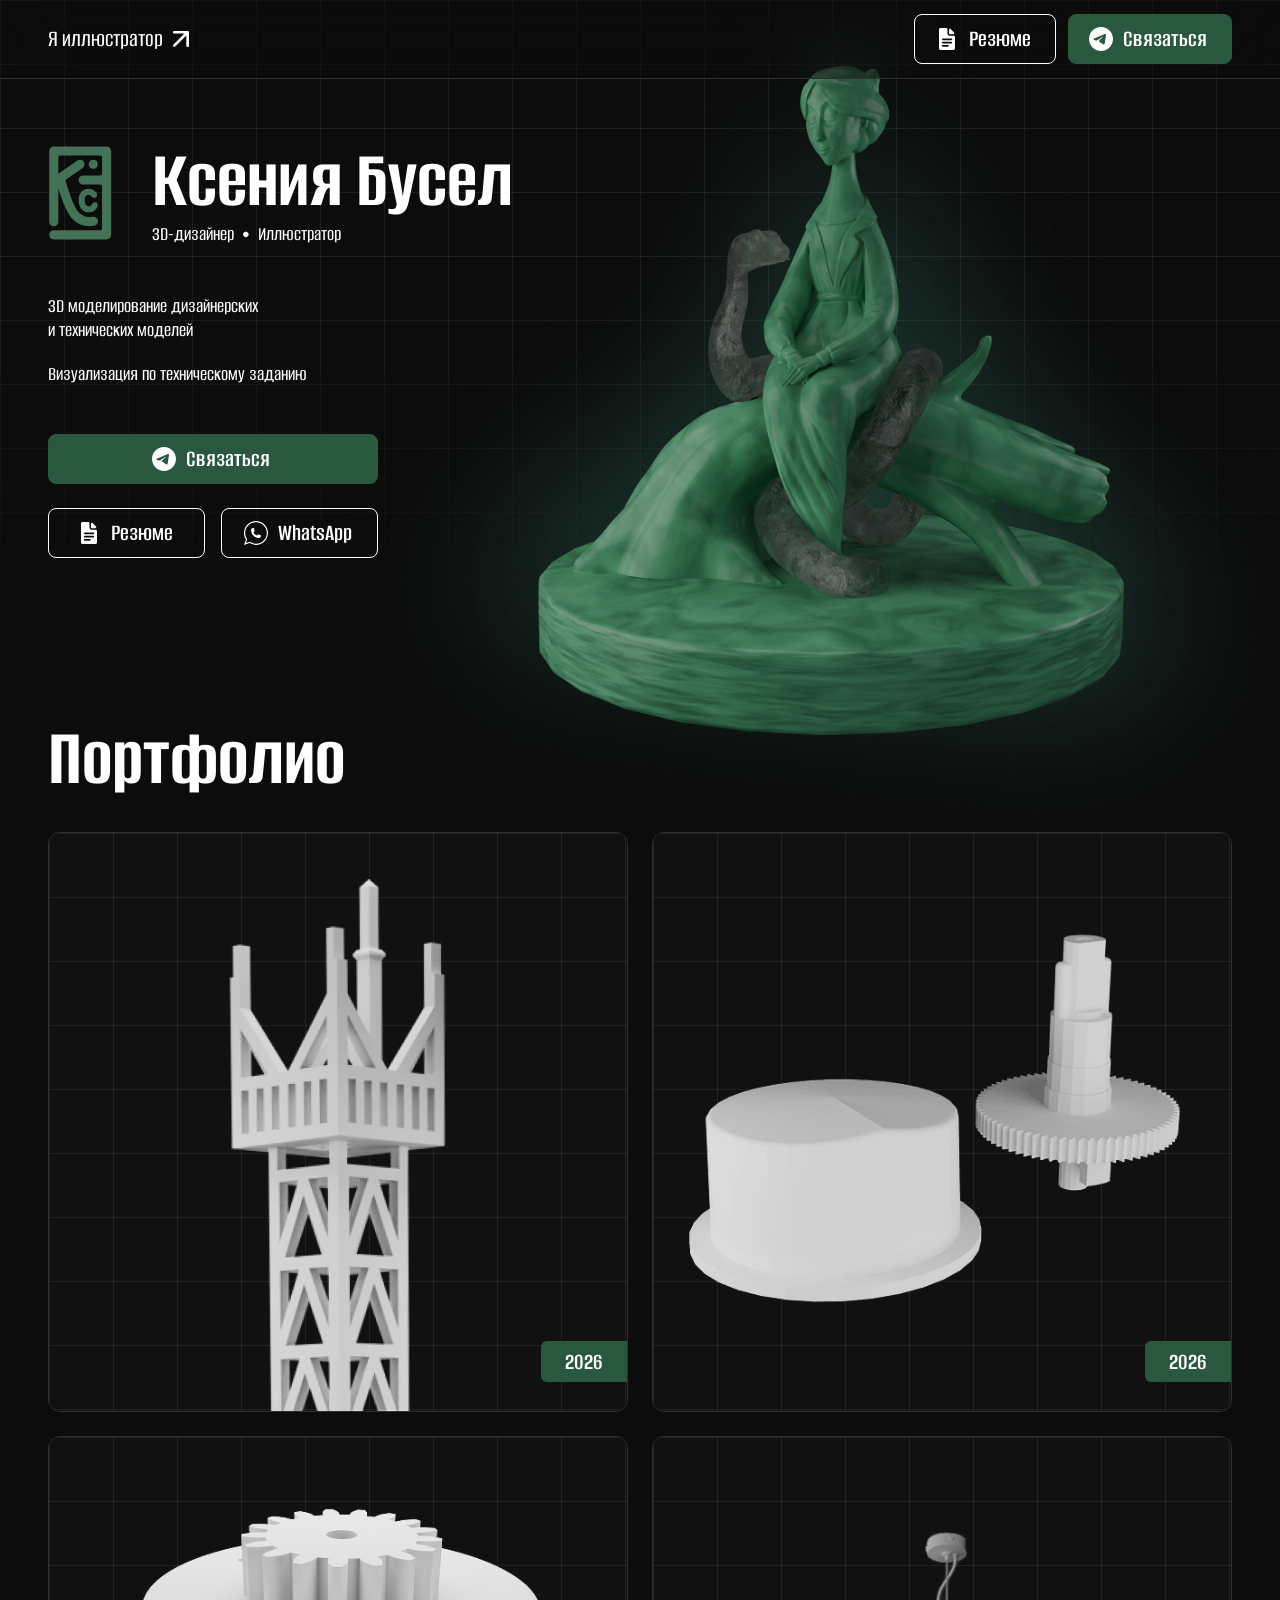
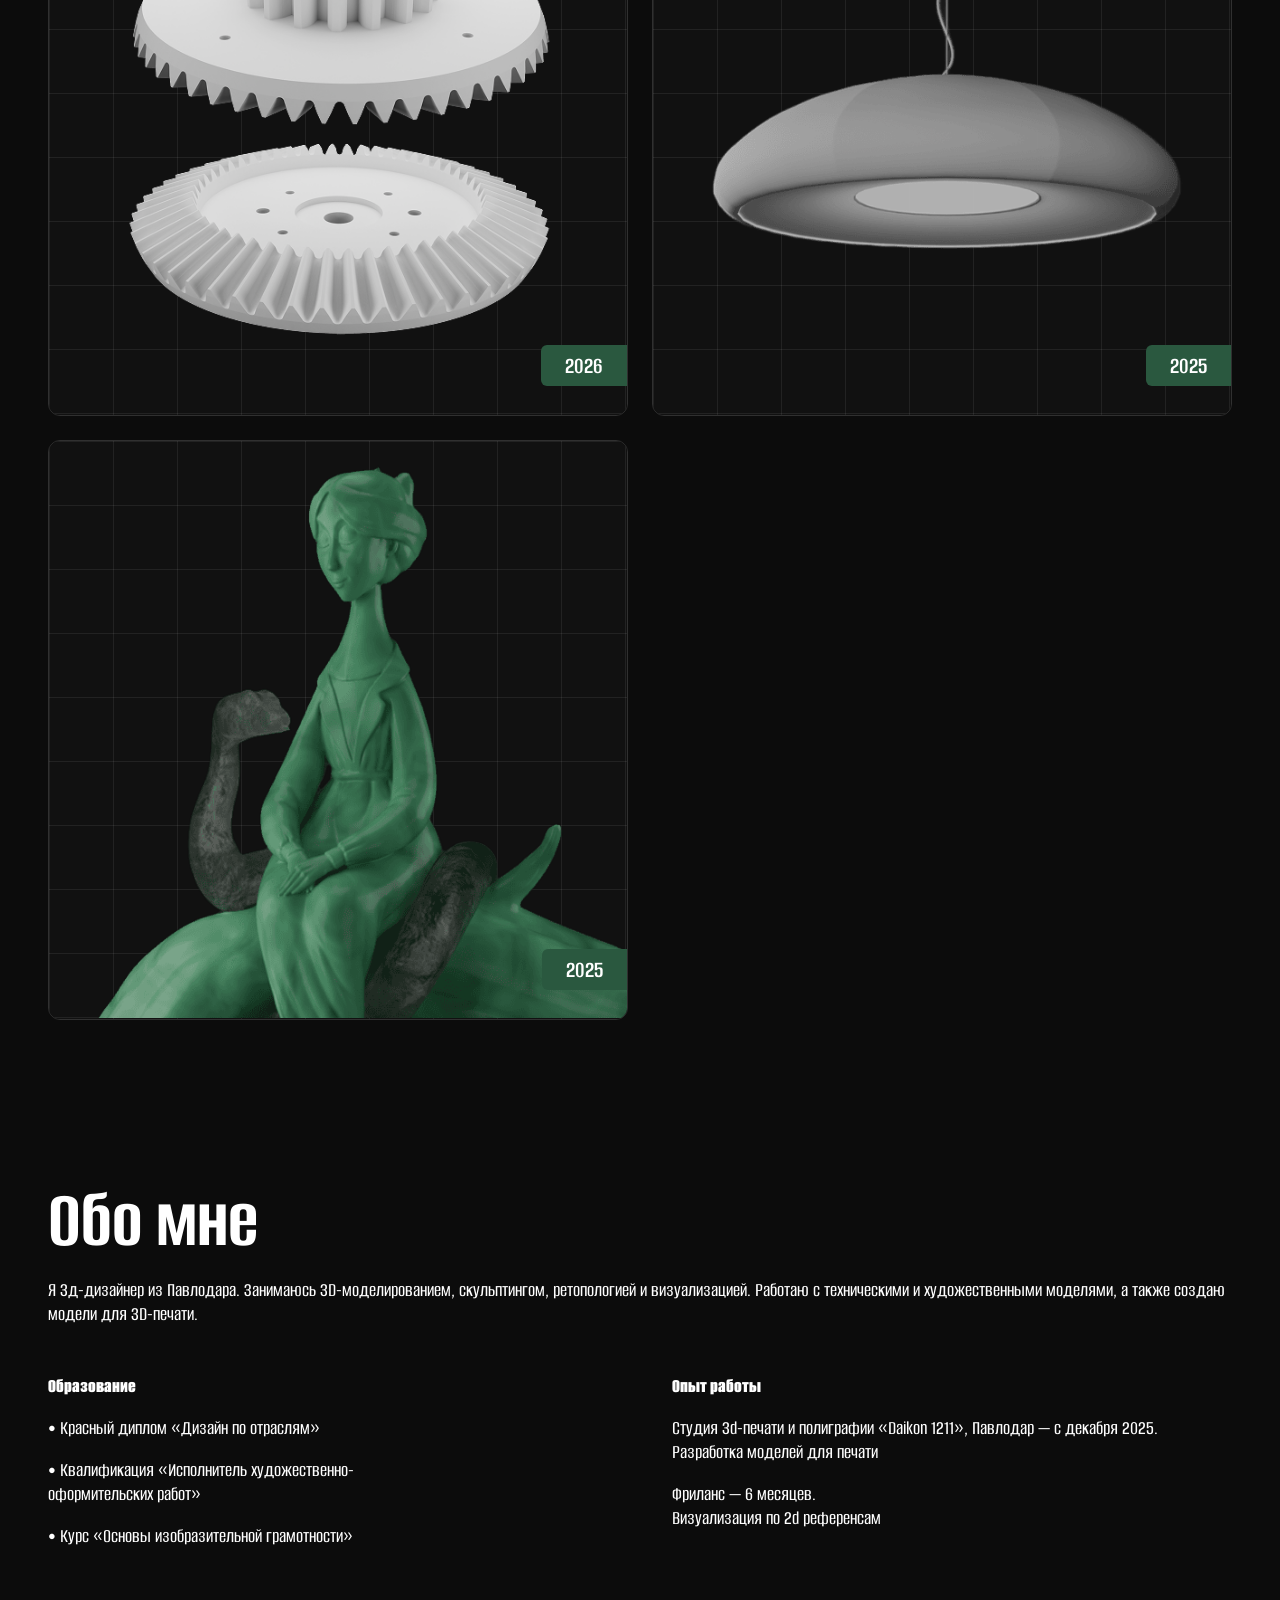
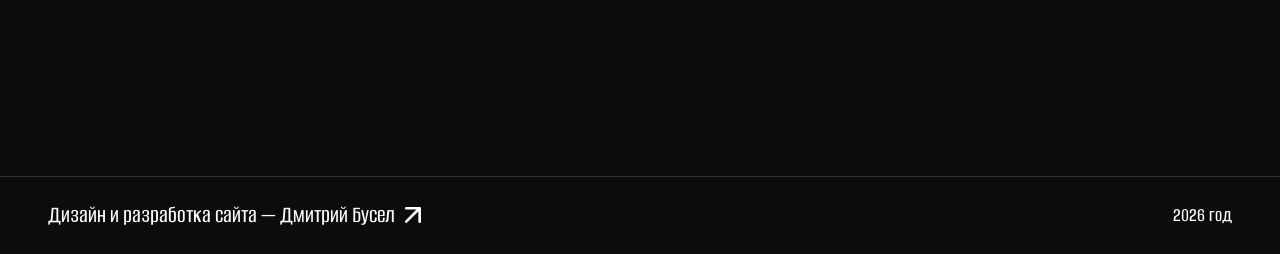
==== index.html @ 5dd10933 "update" ====
<!DOCTYPE html>
<html lang="ru">

<head>

  
  <title>Ксения Бусел — 3D дизайнер Павлодар | 3D моделирование и визуализация</title>
  <meta
  name="description"
  content="Портфолио Ксении Бусел — 3D-дизайнера и иллюстратора из Павлодара. 3D-моделирование, скульптинг, ретопология, визуализация и разработка моделей для 3D-печати."
  />

  <meta charset="UTF-8">
  <meta name="viewport" content="width=device-width, initial-scale=1.0">

  <meta name="geo.region" content="KZ-PAV" />
  <meta name="geo.placename" content="Pavlodar" />
  <meta name="geo.position" content="52.2875;76.9674" />
  <meta name="ICBM" content="52.2875, 76.9674" />

  
  <meta name="robots" content="index, follow">
  
  <meta property="og:title" content="3D дизайнер и иллюстратор"/>
  <meta property="og:description" content="Разработка 3D-моделей и визуализация по тех. заданию"/>
  <meta property="og:image" content="https://ksenia.busel.kz/assets/img/preview-v2.jpg"/>
  
  <meta property="og:type" content="website">
  <meta property="og:url" content="https://ksenia.busel.kz/">
  <link rel="canonical" href="https://ksenia.busel.kz/">
  <meta property="og:site_name" content="Ксения Бусел — портфолио">

  <link rel="icon" href="./assets/img/favicon.ico" type="image/x-icon">
  <link rel="preconnect" href="https://fonts.googleapis.com">
  <link rel="preconnect" href="https://fonts.gstatic.com" crossorigin>
  <link rel="preload" as="style" href="https://fonts.googleapis.com/css2?family=Alumni+Sans:ital,wght@0,400;0,500;0,600;0,700&display=swap" onload="this.onload=null;this.rel='stylesheet'">
  <noscript><link rel="stylesheet" href="https://fonts.googleapis.com/css2?family=Alumni+Sans:ital,wght@0,400;0,500;0,600;0,700&display=swap"></noscript>
  <link rel="stylesheet" href="./assets/css/style.css">
  
  <!-- Yandex.Metrika counter -->
  <script type="text/javascript">
      (function(m,e,t,r,i,k,a){
          m[i]=m[i]||function(){(m[i].a=m[i].a||[]).push(arguments)};
          m[i].l=1*new Date();
          for (var j = 0; j < document.scripts.length; j++) {if (document.scripts[j].src === r) { return; }}
          k=e.createElement(t),a=e.getElementsByTagName(t)[0],k.async=1,k.src=r,a.parentNode.insertBefore(k,a)
      })(window, document,'script','https://mc.yandex.ru/metrika/tag.js?id=109520628', 'ym');

      ym(109520628, 'init', {ssr:true, webvisor:true, clickmap:true, referrer: document.referrer, url: location.href, accurateTrackBounce:true, trackLinks:true});
  </script>
  <noscript><div><img src="https://mc.yandex.ru/watch/109520628" style="position:absolute; left:-9999px;" alt="" /></div></noscript>
  <!-- /Yandex.Metrika counter -->

</head>

<body>
  <!-- =============================================
       ШАПКА
  ============================================= -->
  <header>
    <div class="wrapper">
      <a href="https://www.behance.net/ksepka" target="_blank" class="nav-link" onclick="ym(109520628,'reachGoal','illustrator_click')">
        <p>Я&nbsp;иллюстратор</p>
        <img src="./assets/icons/arrow.svg" alt="Ссылка">

      </a>
      <nav class="nav-actions">
        <a href="./assets/docs/summary_busel_kseniya.pdf" target="_blank" class="btn btn-outline" onclick="ym(109520628,'reachGoal','resume_click')">
          <img src="./assets/icons/google-docs-fill.svg" alt="" >

          Резюме
        </a>
        <a href="https://t.me/ya_xeniaaaa" target="_blank" class="btn btn-filled" onclick="ym(109520628,'reachGoal','telegram_click')">
          <img src="./assets/icons/telegram_fill.svg" alt="">
          Связаться
        </a>
        
      </nav>
    </div>
  </header>

  <main>
  <!-- =============================================
       HERO
  ============================================= -->
  <section class="hero">
    <!-- Сетка на фоне hero -->
    <div class="grid-bg"></div>

    <div class="wrapper">
      <div class="hero-content">
        <div class="hero-identity">
          <!-- ЛОГОТИП -->

          <img src="./assets/icons/Logo.svg" alt="Логотип" width="111" height="166" class="hero-logo">

          <div>
            <!-- ИМЯ -->
            <h1 class="hero-name">Ксения&nbsp;Бусел</h1>
            <p class="hero-edu">3D-дизайнер&nbsp;&nbsp;•&nbsp;&nbsp;Иллюстратор</p>
          </div>
        </div>

        <!-- Фронт работ -->
        <div class="hero-edu">
          <p>3D&nbsp;моделирование дизайнерских <br>и&nbsp;технических моделей</p>
          <p>Визуализация по&nbsp;техническому заданию</p>
        </div>

        <!-- Кнопки hero -->
        <div class="hero-actions">
          <div class="main-btns">
            <a href="https://t.me/ya_xeniaaaa" target="_blank" class="btn btn-filled" onclick="ym(109520628,'reachGoal','telegram_click')">
              <img src="./assets/icons/telegram_fill.svg" alt="" >
              Связаться
            </a>
          </div>
          <div class="secondary-btns">
            <a href="./assets/docs/summary_busel_kseniya.pdf" target="_blank" class="btn btn-outline" onclick="ym(109520628,'reachGoal','resume_click')">
              <img src="./assets/icons/google-docs-fill.svg" alt="" >

              Резюме
            </a>
            <!-- <a href="#" target="_blank" class="btn btn-outline">
              <img src="./assets/icons/telegram_outline.svg" alt="">

              ТГ&nbspКанал
            </a> -->
            <a href="https://wa.me/77004046026" target="_blank" class="btn btn-outline" onclick="ym(109520628,'reachGoal','whatsapp_click')">
              <img src="./assets/icons/whats-App_outline.svg" alt="" >

              WhatsApp
            </a>
          </div>
        </div>
      </div>

      <!-- Главное 3D изображение -->
      <div class="hero-3d">
        <img src="./assets/img/main.webp" width="700" height="900" fetchpriority="high" decoding="async" alt="3D скульптура — девушка на звере со змеёй" />
      </div>
    </div>
  </section>


  <!-- =============================================
       ПОРТФОЛИО
  ============================================= -->
  <section class="portfolio" id="portfolio">
    <div class="wrapper">
      <h1 class="hero-name">Портфолио</h1>
      <!-- Правь подзаголовок -->
      <!-- <p class="section-subtitle">Скульптинг, ретопология, 3Д печать, визуализация</p> -->

      <div class="portfolio-grid">

        <!-- КАРТОЧКА 1 — вышка -->
        <div class="card" data-project="tower">
          <div class="card-grid-bg"></div>
          <img src="./assets/img/tower.webp" alt="Вышка для радиосвязи" class="card-img" loading="lazy" decoding="async" />
          <div class="card-year">2026</div>
        </div>

        <!-- КАРТОЧКА 2 — 3д модель-->
        <div class="card" data-project="model">
          <div class="card-grid-bg"></div>
          <img src="./assets/img/model.webp" alt="3D-детали для печати" class="card-img" loading="lazy" decoding="async" />
          <div class="card-year">2026</div>
        </div>

        <!-- КАРТОЧКА 3 — шестерёнки -->
        <div class="card" data-project="gears">
          <div class="card-grid-bg"></div>
          <img src="./assets/img/gears.webp" alt="Шестерёнки 3D модель" class="card-img" loading="lazy" decoding="async" />
          <div class="card-year">2026</div>
        </div>
        
        <!-- КАРТОЧКА  — светильник-->
        <div class="card" data-project="lamp">
          <div class="card-grid-bg"></div>
          <img src="./assets/img/lamp.webp" alt="Светильник 3D модель" class="card-img" loading="lazy" decoding="async"
            style="filter: brightness(0.9) hue-rotate(200deg) saturate(0.3);" />
          <div class="card-year">2025</div>
        </div>

        <!-- КАРТОЧКА 4 — скульптура-->
        <div class="card" data-project="woman">
          <div class="card-grid-bg"></div>
          <img src="./assets/img/woman.webp" alt="Скульптура — девушка на звере" class="card-img" loading="lazy" decoding="async" />
          <div class="card-year">2025</div>
        </div>       

      </div>
    </div>
  </section>

  <!-- =============================================
       ABOUT ME
  ============================================= -->
  <section class="about">
    <div class="wrapper">
      <div class="edu-hero">
        <h1 class="hero-name">Обо мне</h1>
        <p class="edu-content">Я 3д-дизайнер из Павлодара. Занимаюсь 3D-моделированием, скульптингом,
    ретопологией и визуализацией. Работаю с техническими и художественными моделями,
    а также создаю модели для 3D-печати.
      </div>
      <div class="wrapper-about">

        <div class="edu">
          <p class="subtitle">Образование</p>
          <p class="edu-content">• Красный диплом «Дизайн по отраслям»
          </p>
          <p class="edu-content">• Квалификация «Исполнитель художественно-<br/>оформительских работ»</p>
          <p class="edu-content">• Курс «Основы изобразительной грамотности»</p>
        </div>

        <div class="expirience">
          <p class="subtitle">Опыт работы</p>
          <p class="exp-content">Студия 3d-печати и&nbsp;полиграфии &laquo;Daikon 1211&raquo;, Павлодар&nbsp;&mdash;&nbsp;с&nbsp;декабря 2025. Разработка моделей для печати</p>
          <p class="exp-content">Фриланс — 6 месяцев. <br> Визуализация по 2d референсам</p>
        </div>

      </div>
    </div>
  </section>

  </main>

  <!-- =============================================
       FOOTER
  ============================================= -->
  <footer>
    <div class="wrapper">
      <a href="https://t.me/Busel_Dmitry" target="_blank" class="nav-link" onclick="ym(109520628,'reachGoal','developer_click')">
        <p>Дизайн и&nbsp;разработка сайта&nbsp;&mdash; Дмитрий&nbsp;Бусел</p>
        <img src="./assets/icons/arrow.svg" alt="Ссылка">
      </a>
      <p>2026 год</p>
    </div>
  </footer>


  <!-- =========================
VIEWER
========================= -->
  <div class="viewer" id="viewer">
    <div class="viewer-backdrop"></div>

    <div class="viewer-container">

      <div class="viewer-navigation">

        <div class="viewer-close-container">
          <!-- Кнопка закрытия (крестик) -->
          <button class="viewer-close">
            <img src="./assets/icons/close.svg" alt="Закрыть">
          </button>
        </div>

        <!-- Стрелки -->
        <div class="arrows">

          <!-- Стрелка назад -->
          <button class="viewer-prev">
            <img src="./assets/icons/back.svg" alt="Назад">
          </button>

          <!-- Стрелка вправо -->
          <button class="viewer-next">
            <img src="./assets/icons/feed.svg" alt="Вперёд">
          </button>

        </div>

        <div class="viewer-contact">
          <a href="https://t.me/ya_xeniaaaa" target="_blank" class="btn btn-filled" onclick="ym(109520628,'reachGoal','telegram_click')">
            <img src="./assets/icons/telegram_fill.svg" alt="">
            Связаться
          </a>
        </div>
      </div>

      <div class="viewer-close-area"></div>

      <!-- Контент (скроллится) -->
      <div class="viewer-content" id="viewerContent">
        <div id="viewerBody"></div>
      </div>
    </div>
  </div>


  <!-- =========================
TEMPLATES (редактировать тут)
========================= -->
  <template id="project-tower">
    <div class="project">
      <!-- <h2>Вышка</h2> -->
      <img src="./assets/img/tower_viewer.avif" loading="lazy">
    </div>
  </template>

  <template id="project-model">
    <div class="project">
      <!-- <h2>3D детали</h2> -->
      <img src="./assets/img/model_viewer.avif" loading="lazy">
    </div>
  </template>

  <template id="project-lamp">
    <div class="project">
      <!-- <h2>Светильник</h2> -->
      <img src="./assets/img/lamp_viewer.avif" loading="lazy">
    </div>
  </template>

  <template id="project-woman">
    <div class="project">
      <!-- <h2>Скульптура</h2> -->
      <img src="./assets/img/woman_viewer.avif" loading="lazy">
    </div>
  </template>

  <template id="project-gears">
    <div class="project">
      <!-- <h2>Шестерёнки</h2> -->
      <img src="./assets/img/gears_viewer.avif" loading="lazy">
    </div>
  </template>

  <script src="./assets/js/script.js" defer></script>

</body>

</html>
---- assets/css/style.css ----
/* CSS-ПЕРЕМЕННЫЕ */
:root {
    --white: #ffffff;
    --hover: #437257;
    --accent: #2a583f;
    --bg: #0c0c0c;
    --gray: #303030;
    --header-bg: rgba(12, 12, 12, 0.1);

    --radius-btn: 8px;
    --radius-card: 12px;

    --font: 'Alumni Sans', sans-serif;

    --fs-hero: clamp(48px, 7vw, 82px);
    --fs-h2: clamp(32px, 4vw, 48px);
    --fs-body: clamp(20px, 1.5vw, 30px);
    --fs-btn: clamp(24px, 1.5vw, 26px);

    --gap-para: 20px;

    /* =============================================
ЕТКА — настройки паттерна
Меняй --grid-size для изменения размера ячеек
Меняй --grid-color для изменения цвета линий
============================================= */
    --grid-size: 64px;
    --grid-color: rgba(255, 255, 255, 0.07);
}

*,
*::before,
*::after {
    box-sizing: border-box;
    margin: 0;
    padding: 0;
}

html,
body {
    overflow-x: hidden;
    max-width: 100vw;
}

html,
.viewer-container {
    scroll-behavior: auto;
}

body {
    background-color: var(--bg);
    color: var(--white);
    font-family: var(--font);
    font-size: var(--fs-body);
    line-height: 1.4;
    overflow-x: hidden;
}

/* =============================================
СЕТКА — CSS-паттерн (без внешних файлов)
Рисуется через linear-gradient
Точно как на скриншотах: тёмный фон + тонкие светлые линии
============================================= */
.grid-bg {
    position: absolute;
    inset: 0;
    background-image:
        linear-gradient(var(--grid-color) 1px, transparent 1px),
        linear-gradient(90deg, var(--grid-color) 1px, transparent 1px);
    background-size: var(--grid-size) var(--grid-size);
    pointer-events: none;
    z-index: 0;
    /* Плавное исчезновение снизу:
         сверху сетка полностью видна, снизу растворяется в фон.
         Меняй 40% чтобы регулировать где начинается растворение */
    -webkit-mask-image: linear-gradient(to bottom, black 40%, transparent 100%);
    mask-image: linear-gradient(to bottom, black 40%, transparent 100%);
}

.grid-bg canvas {
    position: absolute;
    inset: 0;
    width: 100%;
    height: 100%;
    pointer-events: none;
}

/* =============================================
ШАПКА
============================================= */
header {
    position: fixed;
    top: 0;
    left: 0;
    right: 0;
    z-index: 100;
    padding: 14px 48px;
    max-width: 100vw;
    background: var(--header-bg);
    backdrop-filter: blur(32px);
    -webkit-backdrop-filter: blur(32px);
    border-bottom: 1px solid var(--gray);
    box-sizing: border-box;
}
header .wrapper,
footer .wrapper {
    display: flex;
    flex-direction: row;
    align-items: center;
    justify-content: space-between;
    max-width: 1400px;
    margin: 0 auto;
    width: 100%;
}
/* «Я иллюстратор ↗» — подчёркивание цвета hover при наведении */

.nav-link,
.nav-link p {
    font-size: var(--fs-btn);
    font-weight: 500;
    color: var(--white);
    text-decoration: none;
    display: inline-flex;
    align-items: center;
    gap: 6px;
    position: relative;
    white-space: normal;
    flex-wrap: wrap;
}

.nav-link::after {
    content: '';
    position: absolute;
    bottom: -4px;
    left: 0;
    width: 100%;
    height: 1px;
    background-color: transparent;
    transition: background-color 0.2s ease;
}

.nav-link:hover::after {
    background-color: var(--hover);
}

.nav-actions {
    display: flex;
    gap: 12px;
}

footer {
    padding: 24px 48px;
    max-width: 100vw;
    border-top: 1px solid var(--gray);
    box-sizing: border-box;
}

/* =============================================
WRAPPER — ограничение ширины контента
============================================= */
.wrapper {
    max-width: 1400px;
    margin: 0 auto;
    width: 100%;
    display: flex;
    flex-direction: column;
}

/* =============================================
КНОПКИ
============================================= */
.btn {
    display: inline-flex;
    align-items: center;
    gap: 10px;
    padding: 12px 24px 12px 20px;
    border-radius: var(--radius-btn);
    font-family: var(--font);
    font-size: var(--fs-btn);
    font-weight: 600;
    cursor: pointer;
    text-decoration: none;
    transition:
        background 0.2s,
        border-color 0.2s,
        color 0.2s;
    border: 1px solid transparent;
    line-height: 1;
}

/* Заливка → ховер меняет цвет */
.btn-filled {
    background: var(--accent);
    color: var(--white);
    border-color: var(--accent);
}

.btn-filled:hover {
    background: var(--hover);
    border-color: var(--hover);
}

/* Аутлайн → серый фон при ховере */
.btn-outline {
    background: transparent;
    color: var(--white);
    border-color: var(--white);
}

.btn-outline:hover {
    background: var(--gray);
}

.btn-icon {
    width: 1em;
    height: 1em;
    flex-shrink: 0;
}

.btn-language {
    padding: 12px 16px 12px 16px;
}

/* =============================================
HERO
============================================= */
.hero {
    position: relative;
    min-height: 100%;
    padding: 140px 48px 80px;
    display: flex;
    align-items: center;
    width: 100%;
}

.hero .wrapper {
    flex-direction: row;
    align-items: center;
}

.hero-content {
    position: relative;
    z-index: 1;
    max-width: 650px;
    display: flex;
    flex-direction: column;
    gap: 48px;
}

.hero-identity {
    display: flex;
    align-items: center;
    gap: 40px;
}

/* Логотип — замени src на путь к своему файлу */
.hero-logo {
    width: 64px;
    height: auto;
    flex-shrink: 0;
}

/* Имя — правь текст прямо в HTML */
.hero-name {
    font-size: var(--fs-hero);
    font-weight: 700;
    line-height: 1;
    letter-spacing: 4%;
}

/* Блок образования */
.hero-edu {
    display: flex;
    flex-direction: column;
    gap: var(--gap-para);
}

.edu-hero {
    display: flex;
    flex-direction: column;
    gap: 16px;
}

p {
    font-size: var(--fs-body);
    font-weight: 500;
    line-height: 1.2;
    letter-spacing: 4%;
}

.hero-actions {
    display: flex;
    flex-direction: column;
    width: 330px;
    gap: 24px;
}

.hero-actions .main-btns {
    display: flex;
    flex-direction: column;
    gap: 16px;
}

.hero-actions .secondary-btns {
    width: 100%;
    display: flex;
    flex-direction: row;
    gap: 16px;
}

.hero-actions .btn {
    width: 100%;
    justify-content: center;
}

/* 3D-изображение справа */
.hero-3d {
    position: absolute;
    align-items: center;
    right: 25%; /* Вместо 550px */
    width: 55%;
    top: 64%;
    transform: translateY(-50%);
    max-width: 650px;
    pointer-events: none;
}

.hero-3d img {
    width: 160%;
    height: auto;
    display: block;
}

/* =============================================
ПОРТФОЛИО
============================================= */

.portfolio .hero-name {
    margin-bottom: 32px;
}

.portfolio,
.about {
    padding: 80px 48px;
    width: 100%;
}

.section-title {
    font-size: var(--fs-hero);
    font-weight: 700;
}

.section-subtitle {
    margin-bottom: 64px;
}

.portfolio-grid {
    display: grid;
    grid-template-columns: repeat(2, 1fr);
    gap: 24px;
}

/* =============================================
КАРТОЧКА ПОРТФОЛИО
Фон — сетка (та же CSS-сетка)
Ховер: масштаб + свечение + выезд панели
============================================= */
.card {
    position: relative;
    border-radius: var(--radius-card);
    overflow: hidden;
    aspect-ratio: 4 / 4;
    cursor: pointer;
    border: 1px solid var(--gray);
    transition:
        transform 0.35s cubic-bezier(0.34, 1.56, 0.64, 1),
        box-shadow 0.35s ease;
}

.card:hover {
    transform: scale(1.035);
    box-shadow: 0 0 40px 8px rgba(67, 114, 87, 0.45);
}

/* Фоновая сетка карточки */
.card-grid-bg {
    position: absolute;
    inset: 0;
    background-color: #111;
    background-image:
        linear-gradient(var(--grid-color) 1px, transparent 1px),
        linear-gradient(90deg, var(--grid-color) 1px, transparent 1px);
    background-size: var(--grid-size) var(--grid-size);
    z-index: 0;
}

/* Изображение карточки */
.card-img {
    position: absolute;
    inset: 0;
    width: 100%;
    height: 100%;
    object-fit: contain;
    z-index: 1;
}

/* Бейдж года */
.card-year {
    position: absolute;
    bottom: 5%;
    right: 0px;
    z-index: 3;
    background: var(--accent);
    color: var(--white);
    font-family: var(--font);
    font-size: var(--fs-btn);
    font-weight: 600;
    padding: 4px 24px;
    border-radius: 6px 0 0 6px;
}

/* =========================
VIEWER (ИСПРАВЛЕННЫЙ)
========================= */
.viewer {
    position: fixed;
    inset: 0;
    display: none;
    z-index: 999;
}
.viewer.active {
    display: flex;
    justify-content: center;
    align-items: center;
}
.viewer-backdrop {
    position: absolute;
    inset: 0;
    background: rgba(15, 15, 15, 0.7);
    backdrop-filter: blur(20px);
}
.viewer-container {
    position: relative;
    width: 100%;
    height: 100%;
    padding: 40px 40px;
    display: flex;
    flex-direction: column;
    align-items: center;
    justify-content: flex-start;
    z-index: 1;

    overflow-y: auto;
    overflow-x: hidden;
}

.viewer-navigation {
    position: fixed;
    width: calc(100% - 120px);
    height: calc(100% - 100px);
    max-width: 940px;
    display: flex;
    flex-direction: column;
    justify-content: space-between;
    align-items: center;
    display: flex;
    padding-top: 16px;
    z-index: 2;
    /* игнорирование прокрутки */
    pointer-events: none;
}

.viewer-close-area {
    position: fixed;
    width: calc(100% - 0px);
    height: calc(100% - 0px);
    margin-top: 0px;
    display: flex;
    align-items: center;
    justify-content: center;
    z-index: 0;
    /* игнорирование прокрутки */
    cursor: pointer;
}

.viewer-navigation button,
.viewer-navigation a {
    pointer-events: auto;
}

.viewer-contact {
    display: flex;
    width: 100%;
    justify-content: right;
    max-width: 768px;
}

.viewer-close-container {
    display: flex;
    width: 100%;
    justify-content: right;
}

.viewer-content {
    position: relative;
    width: 100%;
    height: auto;
    background: #111;
    border-radius: 16px;
    max-width: 800px;
    transform: scale(0.96);
    opacity: 0;
    transition: all 0.4s cubic-bezier(0.2, 0.8, 0.2, 1);
    /* Чтобы padding не съедал ширину */
    box-sizing: border-box;

    /* Скрываем скроллбар для Firefox */
    scrollbar-width: none;

    /* Скрываем скроллбар для IE и Edge */
    -ms-overflow-style: none;
}

/* Скрываем скроллбар для Chrome, Safari и Opera */
.viewer-content::-webkit-scrollbar {
    display: none;
    width: 0;
    height: 0;
}

.viewer.active .viewer-content {
    transform: scale(1);
    opacity: 1;
}

/* Кнопка закрытия (крестик) */
.viewer-close {
    width: 48px;
    height: 48px;
    border-radius: 50%;
    background: rgba(0, 0, 0, 0.45);
    backdrop-filter: blur(8px);
    border: 1px solid rgba(255, 255, 255, 0.15);
    color: white;
    font-size: 24px;
    display: flex;
    align-items: center;
    justify-content: center;
    cursor: pointer;
    transition:
        background 0.2s,
        transform 0.2s;
    z-index: 10;
    /* Убираем стандартные стили кнопки */
    padding: 0;
    line-height: 1;
}
.viewer-close:hover {
    background: var(--accent);
    transform: scale(1.1);
}
.viewer-close svg {
    width: 24px;
    height: 24px;
    pointer-events: none;
}

/* Стрелки навигации */

.arrows {
    display: flex;
    flex-direction: row;
    justify-content: space-between;
    width: 100%;
}

.viewer-prev,
.viewer-next {
    width: 48px;
    height: 48px;
    border-radius: 50%;
    background: rgba(0, 0, 0, 0.45);
    backdrop-filter: blur(8px);
    border: 1px solid rgba(255, 255, 255, 0.15);
    color: white;
    font-size: 24px;
    display: flex;
    align-items: center;
    justify-content: center;
    cursor: pointer;
    transition:
        background 0.2s,
        transform 0.2s;
    z-index: 10;
    padding: 0;
    line-height: 1;
    touch-action: manipulation;
    -webkit-tap-highlight-color: transparent;
}
@media (hover: hover) and (pointer: fine) {
    .viewer-prev:hover,
    .viewer-next:hover {
        background: var(--accent);
        transform: scale(1.1);
    }
}
.viewer-prev:active,
.viewer-next:active {
    background: var(--accent);
    transform: scale(1.05);
}
.viewer-prev svg,
.viewer-next svg {
    width: 24px;
    height: 24px;
    pointer-events: none;
}
/* Разворачиваем правую стрелку, чтобы смотрела вправо */
.viewer-next svg {
    transform: rotate(180deg);
}

/* Блокировка скролла body при открытом viewer */
body.no-scroll {
    overflow: hidden;
    position: fixed;
    width: 100%;
    top: 0;
    left: 0;
}

/* =========================
ABOUT ME
========================= */

.about .wrapper {
    display: flex;
    flex-direction: column;
    gap: 48px;
    margin-bottom: 148px;
}

.about > .hero-name {
    margin-bottom: 32px;
    font-size: clamp(42px, 6vw, 64px);
}

.wrapper-about {
    display: grid;
    grid-template-columns: repeat(2, minmax(0, 1fr));
    gap: 64px;
    align-items: flex-start;
}

.about .edu,
.about .expirience {
    display: flex;
    flex-direction: column;
    gap: 18px;
}

.about .subtitle {
    font-weight: 900;
}

@media (max-width: 920px) {
    .wrapper-about {
        grid-template-columns: 1fr;
    }
}

/* =========================
PROJECT CONTENT
========================= */

.project {
    max-width: 100%;
    margin: 0 auto;
    padding: 0px;
    border-radius: 16px;
    overflow: hidden;
}

.project img {
    width: 100%;
    margin-top: 0px;
    margin-bottom: 0px;
    display: block;
}

/* =============================================
   EDUCATION
============================================= */

/* =============================================
   АДАПТИВ (ИСПРАВЛЕННЫЙ)
============================================= */

/* Планшеты (1024px и меньше) */
@media (max-width: 1024px) {
    :root {
        --grid-size: 48px;
    }

    .hero-3d {
        width: 45%;
        right: 10%;
    }

    .hero-content {
        max-width: 55%;
    }
}

/* Малые планшеты / Большие телефоны (800px и меньше) */
@media (max-width: 800px) {
    header {
        width: 100%;
        padding: 12px 20px;
    }

    .hero,
    .portfolio {
        padding: 100px 20px 40px;
        min-height: auto;
        flex-direction: row;
    }

    .hero .wrapper {
        flex-direction: row;
        width: 100%;
        gap: 0px;
    }

    .hero-content {
        max-width: 52%;
        width: 100%;
        align-items: flex-start;
        gap: 32px;
    }

    .hero-identity {
        flex-direction: row;
        gap: 20px;
    }

    .hero-logo {
        width: 48px;
    }

    .hero-3d {
        position: relative;
        right: 10%;
        top: auto;
        transform: none;
        width: 90%;
        max-width: 500px;
        margin: 0 auto;
        order: 2; /* Картинка под текстом */
    }

    .hero-3d img {
        width: 200%;
    }

    /* Убираем фиксированную ширину кнопок, пусть тянутся */
    .hero-actions {
        width: 100%;
        max-width: 400px;
    }

    /* Перенос кнопок в hero, если экран мал */
    .hero-actions .secondary-btns {
        flex-wrap: wrap;
    }

    .hero-actions .secondary-btns .btn {
        flex: 1 1 40%;
    }

    .portfolio {
        padding: 80px 20px 60px;
    }

    .portfolio .section-subtitle {
        margin-bottom: 42px;
    }

    .portfolio-grid {
        gap: 20px;
    }

    .about {
        padding: 30px 20px 24px;
    }

    .about .wrapper {
        gap: 8px;
        margin-bottom: 64px;
    }

    .about .hero-name,
    .about .section-title {
        margin-bottom: 16px;
    }

    .about .section-subtitle {
        margin-bottom: 28px;
    }

    footer {
        padding: 32px 20px;
    }

    footer .wrapper {
        flex-direction: column;
        align-items: flex-start;
        gap: 16px;
    }

    .card-year {
        padding: 4px 20px;
    }
}

/* Мобильные (600px и меньше) */
@media (max-width: 600px) {
    header {
        width: 100%;
    }

    .nav-link svg {
        width: 18px;
        height: 18px;
    }

    /* Делаем кнопки в шапке только иконками */
    .nav-actions .btn {
        padding: 12px;
    }
    .nav-actions .btn span, /* если бы был спан */
    .nav-actions .btn {
        font-size: 0; /* Скрываем текст */
        gap: 0;
    }
    .nav-actions .btn svg {
        margin: 0;
        width: 24px;
        height: 24px;
    }

    footer {
        padding: 24px 16px;
    }

    footer .wrapper {
        flex-direction: column;
        align-items: flex-start;
        gap: 12px;
    }

    footer p,
    footer .nav-link,
    footer .nav-link p {
        font-size: 0.95rem;
    }

    .hero .wrapper {
        flex-direction: column;
        width: 100%;
        gap: 0px;
    }

    .hero-content {
        max-width: 100%;
        width: 100%;
        align-items: flex-start;
        gap: 32px;
    }

    .hero-3d {
        position: relative;
        right: 3%;
        top: auto;
        transform: none;
        width: 100%;
        height: 360px;
        order: -1; /* Картинка под текстом */

        display: flex;
        justify-content: center;
        align-items: center;
    }

    .hero-3d img {
        width: 140%;
    }

    .hero-actions {
        gap: 16px;
    }

    /* Портфолио: карточки в 1 колонку */
    .portfolio-grid {
        grid-template-columns: 1fr;
        gap: 20px;
    }

    .card:hover {
        transform: scale(1.01);
        box-shadow: 0 0 20px 4px rgba(67, 114, 87, 0.3);
    }

    .card-year {
        padding: 2px 12px;
    }

    .viewer-container {
        padding: 16px;
    }
    .viewer-navigation {
        width: calc(100% - 48px);
        height: calc(100% - 48px);
    }
    .viewer-navigation button svg {
        width: 18px;
        height: 18px;
    }

    .viewer-contact {
        justify-content: center;
    }

    .viewer-content {
        padding: 0px;
    }

    .arrows {
        position: absolute;
        bottom: 0px;
    }
}

/* Очень маленькие экраны (400px) */
@media (max-width: 400px) {
    header {
        padding: 8px 16px;
    }

    .btn {
        padding: 10px 16px;
    }
}

/* Плавный скролл — только если пользователь не настроил "уменьшить движение" */
@media (prefers-reduced-motion: no-preference) {
    html,
    .viewer-container {
        scroll-behavior: smooth;
    }
}

/* Уважаем настройки доступности: отключаем анимации */
@media (prefers-reduced-motion: reduce) {
    *,
    *::before,
    *::after {
        animation-duration: 0.01ms !important;
        animation-iteration-count: 1 !important;
        transition-duration: 0.01ms !important;
    }
}
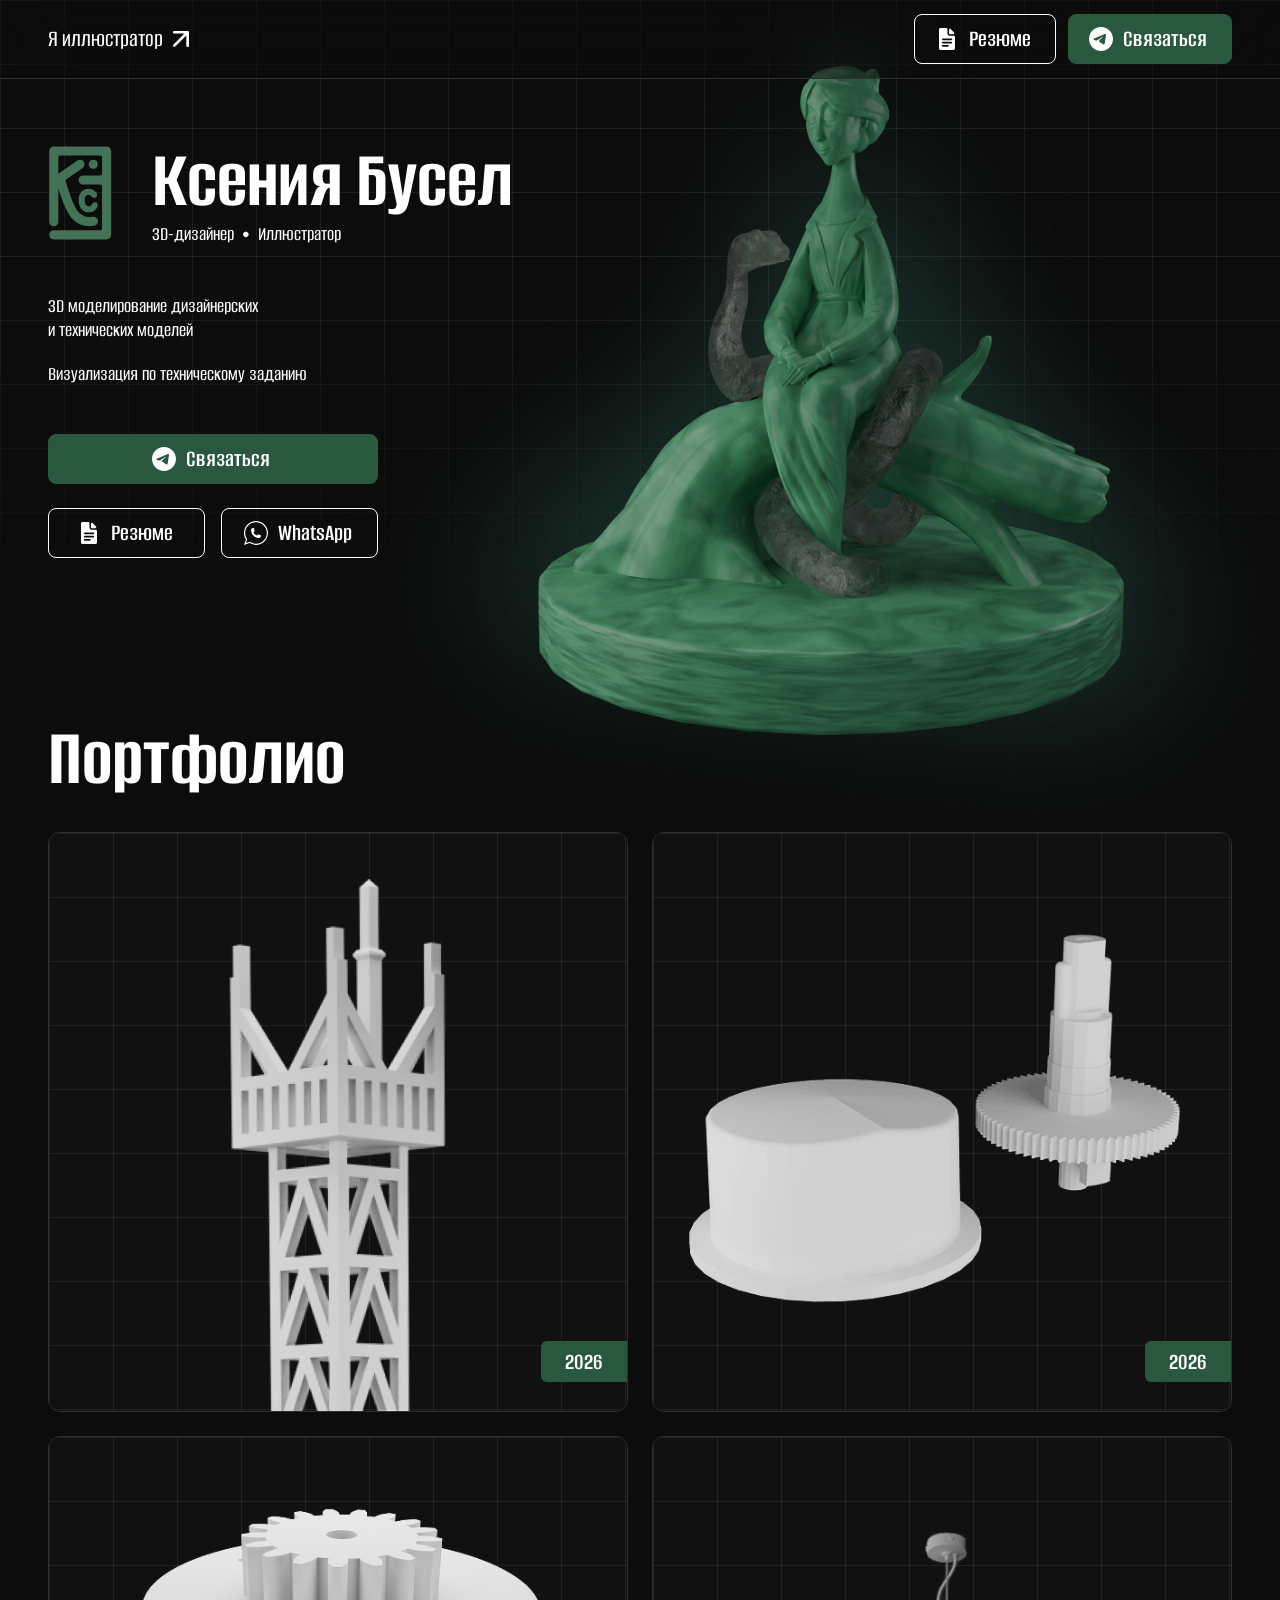
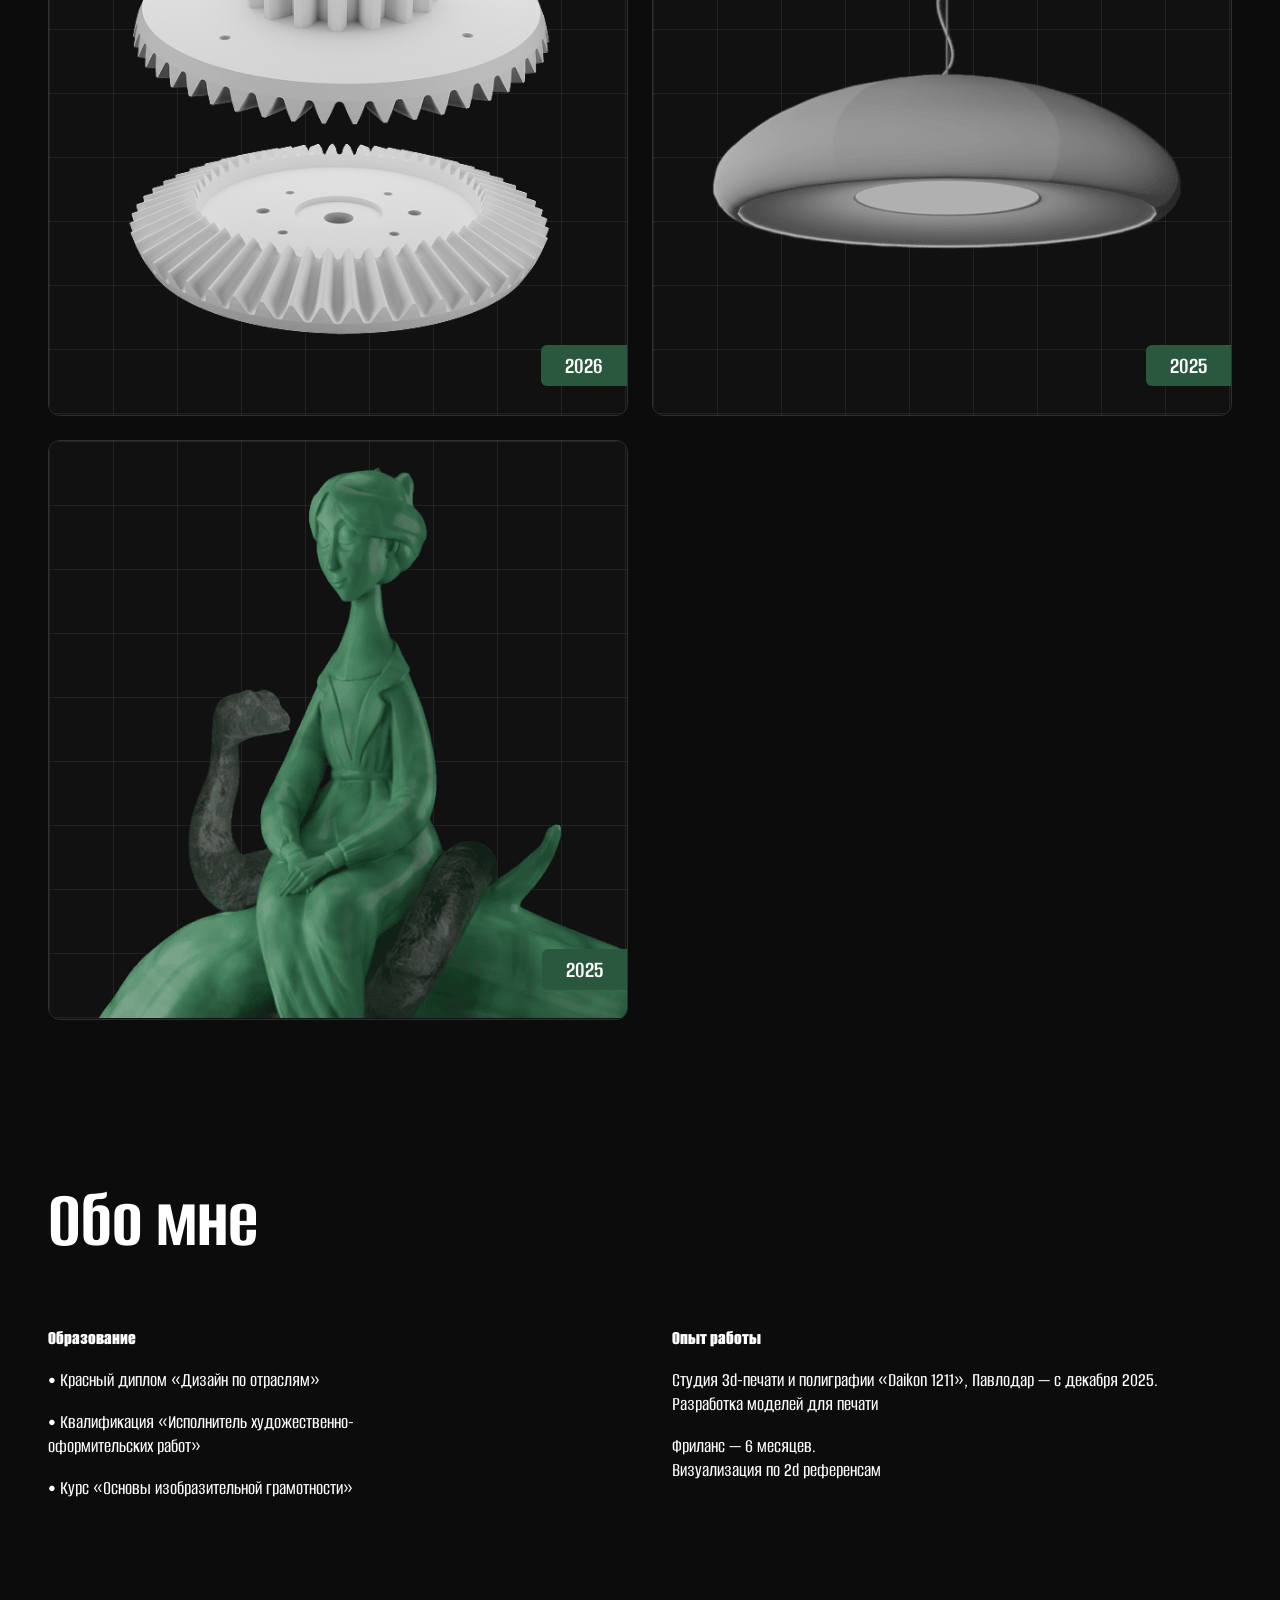
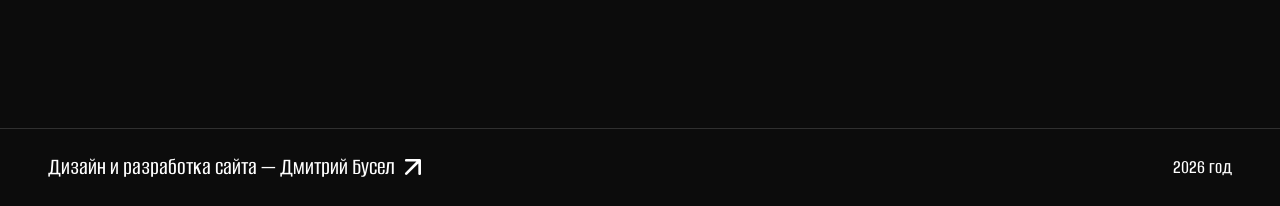
==== commit 00579e3b: "update" ====
--- a/index.html
+++ b/index.html
@@ -4,7 +4,7 @@
 <head>
 
   
-  <title>Ксения Бусел — 3D дизайнер Павлодар | 3D моделирование и визуализация</title>
+  <title>Ксения Бусел — 3D дизайнер | 3D моделирование и визуализация Павлодар</title>
   <meta
   name="description"
   content="Портфолио Ксении Бусел — 3D-дизайнера и иллюстратора из Павлодара. 3D-моделирование, скульптинг, ретопология, визуализация и разработка моделей для 3D-печати."
@@ -201,9 +201,7 @@
     <div class="wrapper">
       <div class="edu-hero">
         <h1 class="hero-name">Обо мне</h1>
-        <p class="edu-content">Я 3д-дизайнер из Павлодара. Занимаюсь 3D-моделированием, скульптингом,
-    ретопологией и визуализацией. Работаю с техническими и художественными моделями,
-    а также создаю модели для 3D-печати.
+        <p class="edu-content">
       </div>
       <div class="wrapper-about">
 
--- a/assets/css/style.css
+++ b/assets/css/style.css
@@ -620,15 +620,6 @@
     transform: rotate(180deg);
 }
 
-/* Блокировка скролла body при открытом viewer */
-body.no-scroll {
-    overflow: hidden;
-    position: fixed;
-    width: 100%;
-    top: 0;
-    left: 0;
-}
-
 /* =========================
 ABOUT ME
 ========================= */
@@ -795,8 +786,8 @@
     }
 
     .about .wrapper {
-        gap: 8px;
-        margin-bottom: 64px;
+        gap: 32px;
+        margin-bottom: 32px;
     }
 
     .about .hero-name,
@@ -939,6 +930,11 @@
         position: absolute;
         bottom: 0px;
     }
+
+    .edu-hero {
+        gap: 4px;
+        margin-bottom: 24px;
+    }
 }
 
 /* Очень маленькие экраны (400px) */
@@ -953,12 +949,12 @@
 }
 
 /* Плавный скролл — только если пользователь не настроил "уменьшить движение" */
-@media (prefers-reduced-motion: no-preference) {
+/* @media (prefers-reduced-motion: no-preference) {
     html,
     .viewer-container {
         scroll-behavior: smooth;
     }
-}
+} */
 
 /* Уважаем настройки доступности: отключаем анимации */
 @media (prefers-reduced-motion: reduce) {
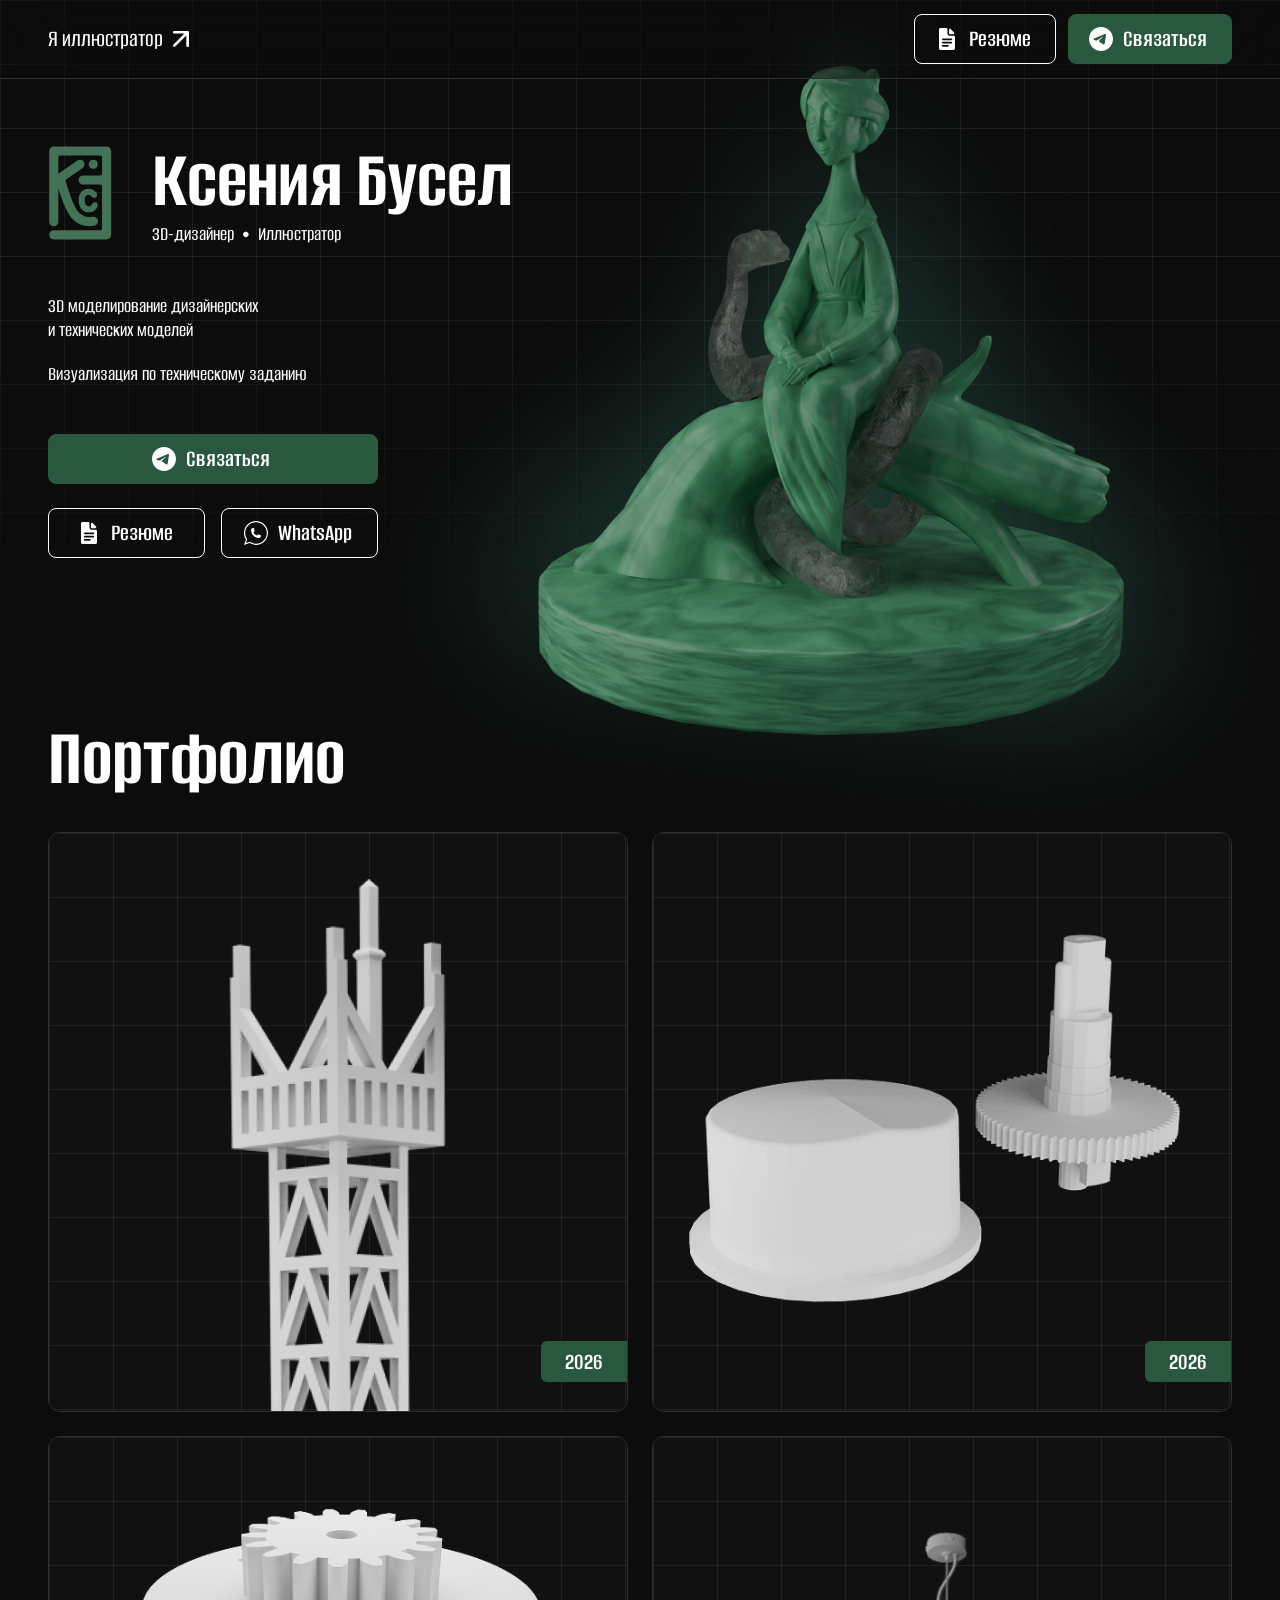
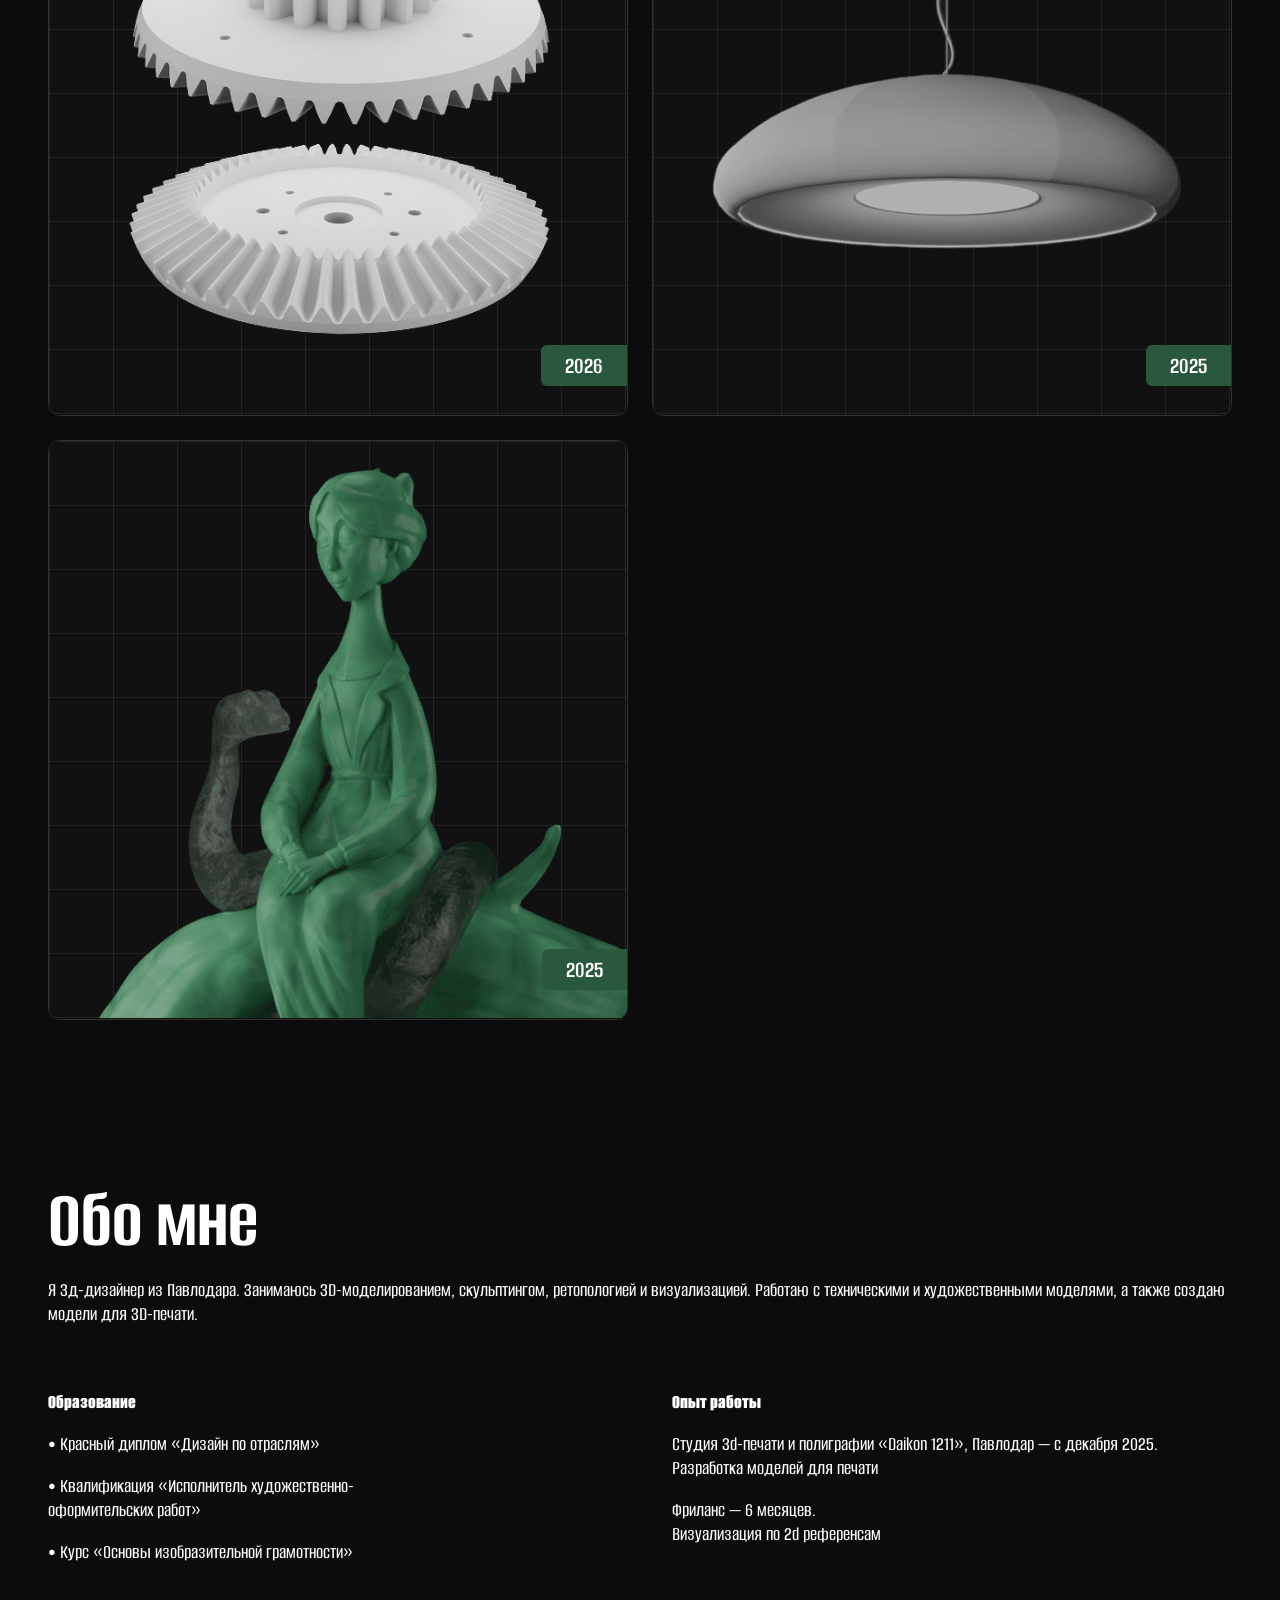
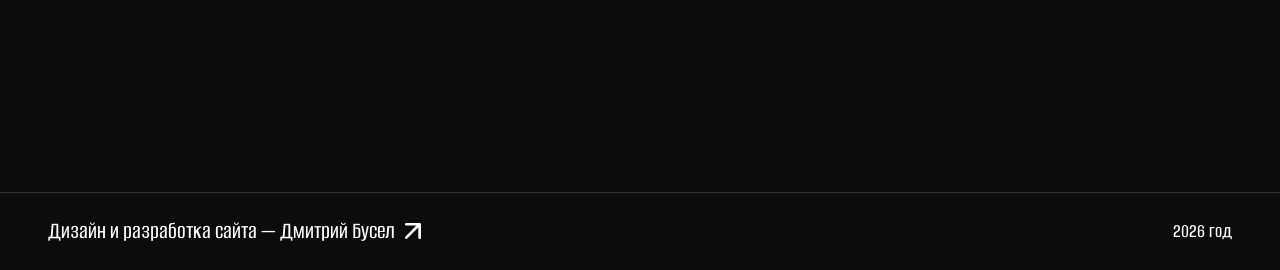
==== commit 2f878763: "update" ====
--- a/index.html
+++ b/index.html
@@ -201,6 +201,9 @@
     <div class="wrapper">
       <div class="edu-hero">
         <h1 class="hero-name">Обо мне</h1>
+        <p class="edu-content">Я&nbsp;3д-дизайнер из&nbsp;Павлодара. Занимаюсь 3D-моделированием, скульптингом,
+ретопологией и&nbsp;визуализацией. Работаю с&nbsp;техническими и&nbsp;художественными моделями,
+а&nbsp;также создаю модели для 3D-печати.
         <p class="edu-content">
       </div>
       <div class="wrapper-about">
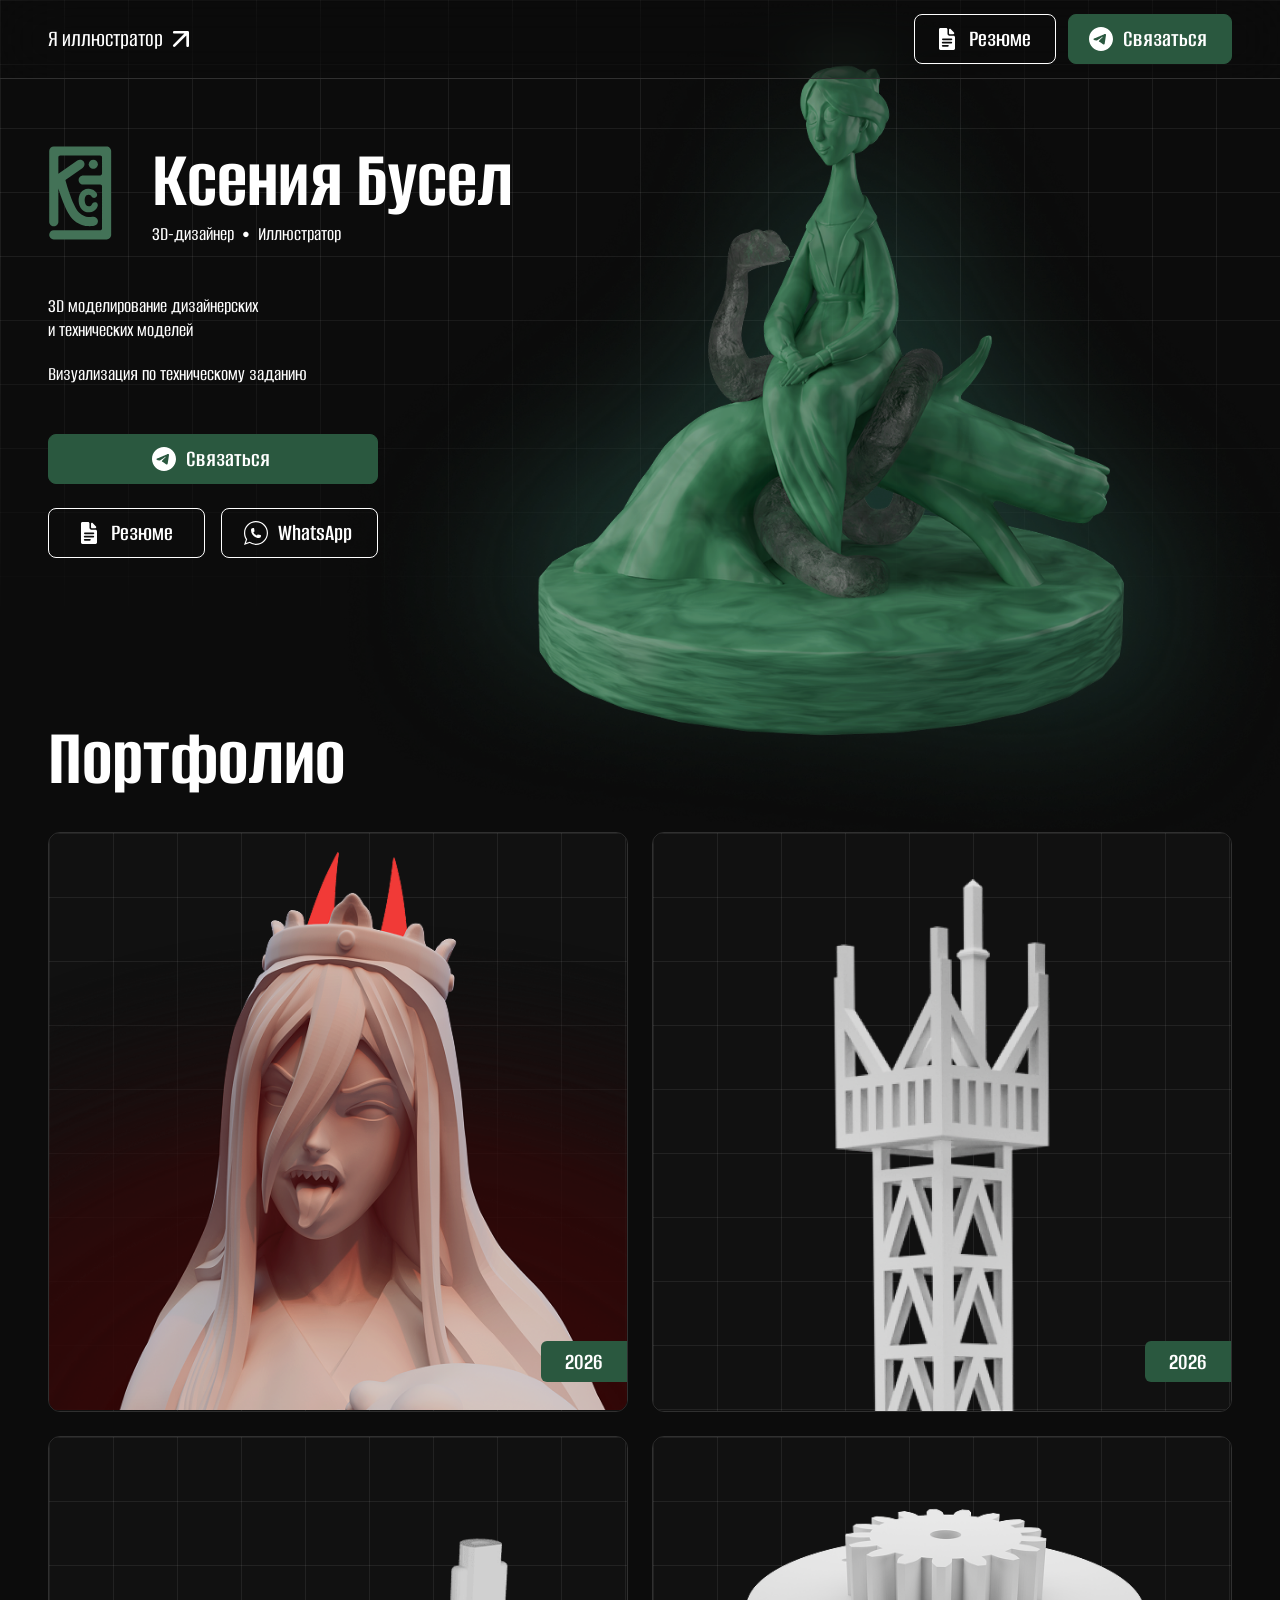
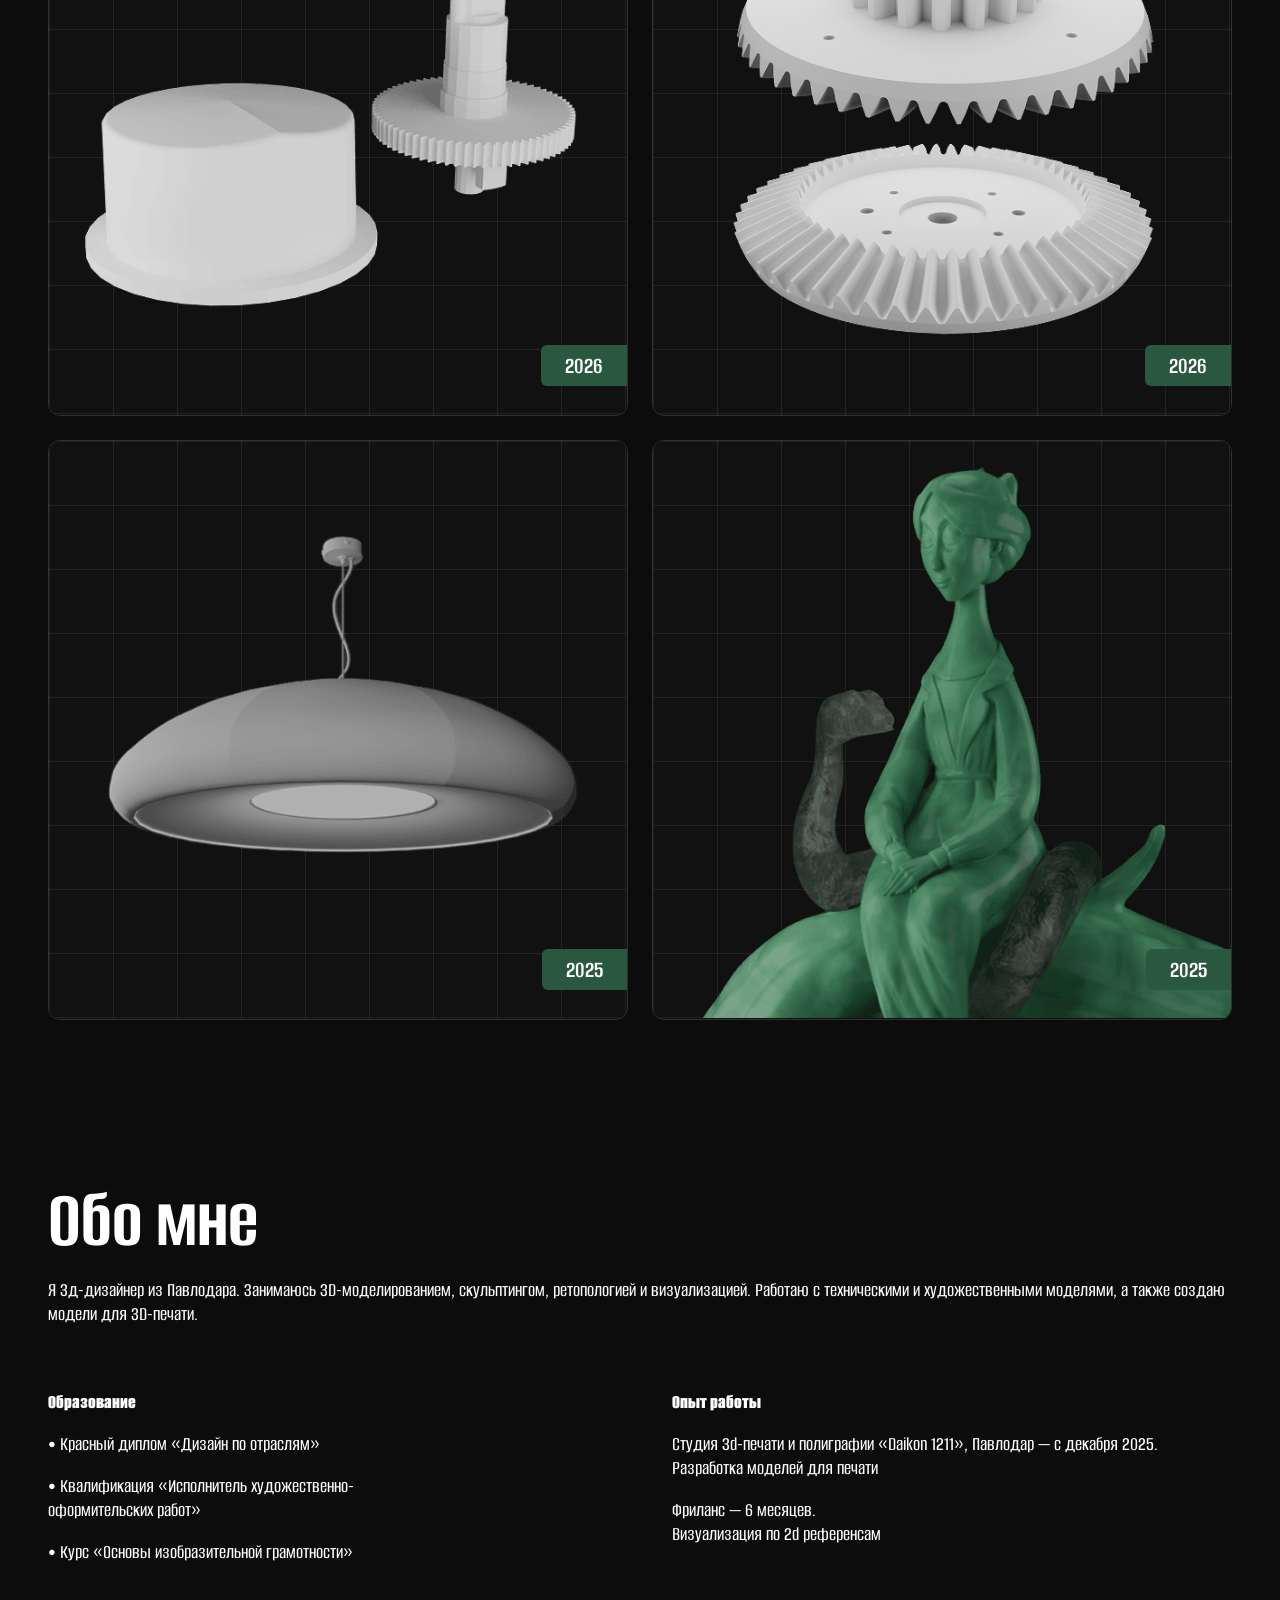
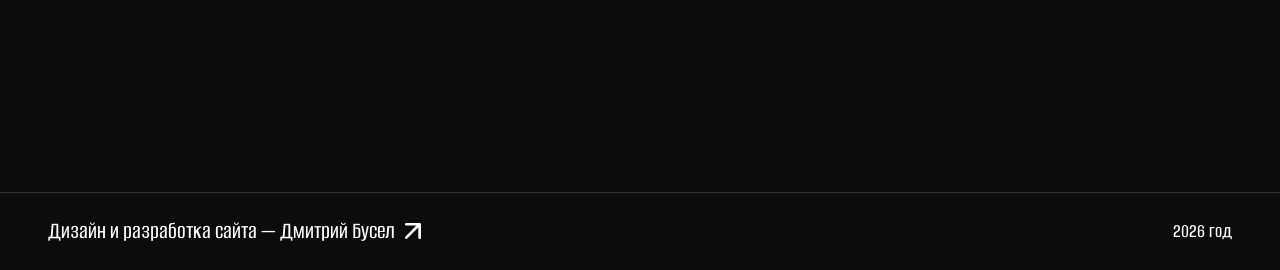
==== commit 250e347d: "power" ====
--- a/index.html
+++ b/index.html
@@ -154,28 +154,35 @@
 
       <div class="portfolio-grid">
 
-        <!-- КАРТОЧКА 1 — вышка -->
+        <!-- Пауер -->
+        <div class="card" data-project="power">
+          <div class="card-grid-bg"></div>
+          <img src="./assets/img/power.webp" alt="Статуетка Пауер" class="card-img" loading="lazy" decoding="async" />
+          <div class="card-year">2026</div>
+        </div>
+
+        <!-- Вышка -->
         <div class="card" data-project="tower">
           <div class="card-grid-bg"></div>
           <img src="./assets/img/tower.webp" alt="Вышка для радиосвязи" class="card-img" loading="lazy" decoding="async" />
           <div class="card-year">2026</div>
         </div>
 
-        <!-- КАРТОЧКА 2 — 3д модель-->
+        <!-- 3д модель-->
         <div class="card" data-project="model">
           <div class="card-grid-bg"></div>
           <img src="./assets/img/model.webp" alt="3D-детали для печати" class="card-img" loading="lazy" decoding="async" />
           <div class="card-year">2026</div>
         </div>
 
-        <!-- КАРТОЧКА 3 — шестерёнки -->
+        <!-- Шестерёнки -->
         <div class="card" data-project="gears">
           <div class="card-grid-bg"></div>
           <img src="./assets/img/gears.webp" alt="Шестерёнки 3D модель" class="card-img" loading="lazy" decoding="async" />
           <div class="card-year">2026</div>
         </div>
         
-        <!-- КАРТОЧКА  — светильник-->
+        <!-- Светильник-->
         <div class="card" data-project="lamp">
           <div class="card-grid-bg"></div>
           <img src="./assets/img/lamp.webp" alt="Светильник 3D модель" class="card-img" loading="lazy" decoding="async"
@@ -183,7 +190,7 @@
           <div class="card-year">2025</div>
         </div>
 
-        <!-- КАРТОЧКА 4 — скульптура-->
+        <!-- Скульптура-->
         <div class="card" data-project="woman">
           <div class="card-grid-bg"></div>
           <img src="./assets/img/woman.webp" alt="Скульптура — девушка на звере" class="card-img" loading="lazy" decoding="async" />
@@ -295,6 +302,14 @@
   <!-- =========================
 TEMPLATES (редактировать тут)
 ========================= -->
+
+  <template id="project-power">
+    <div class="project">
+      <!-- <h2>Пауер</h2> -->
+      <img src="./assets/img/power_viewer.avif" loading="lazy">
+    </div>
+  </template>
+
   <template id="project-tower">
     <div class="project">
       <!-- <h2>Вышка</h2> -->
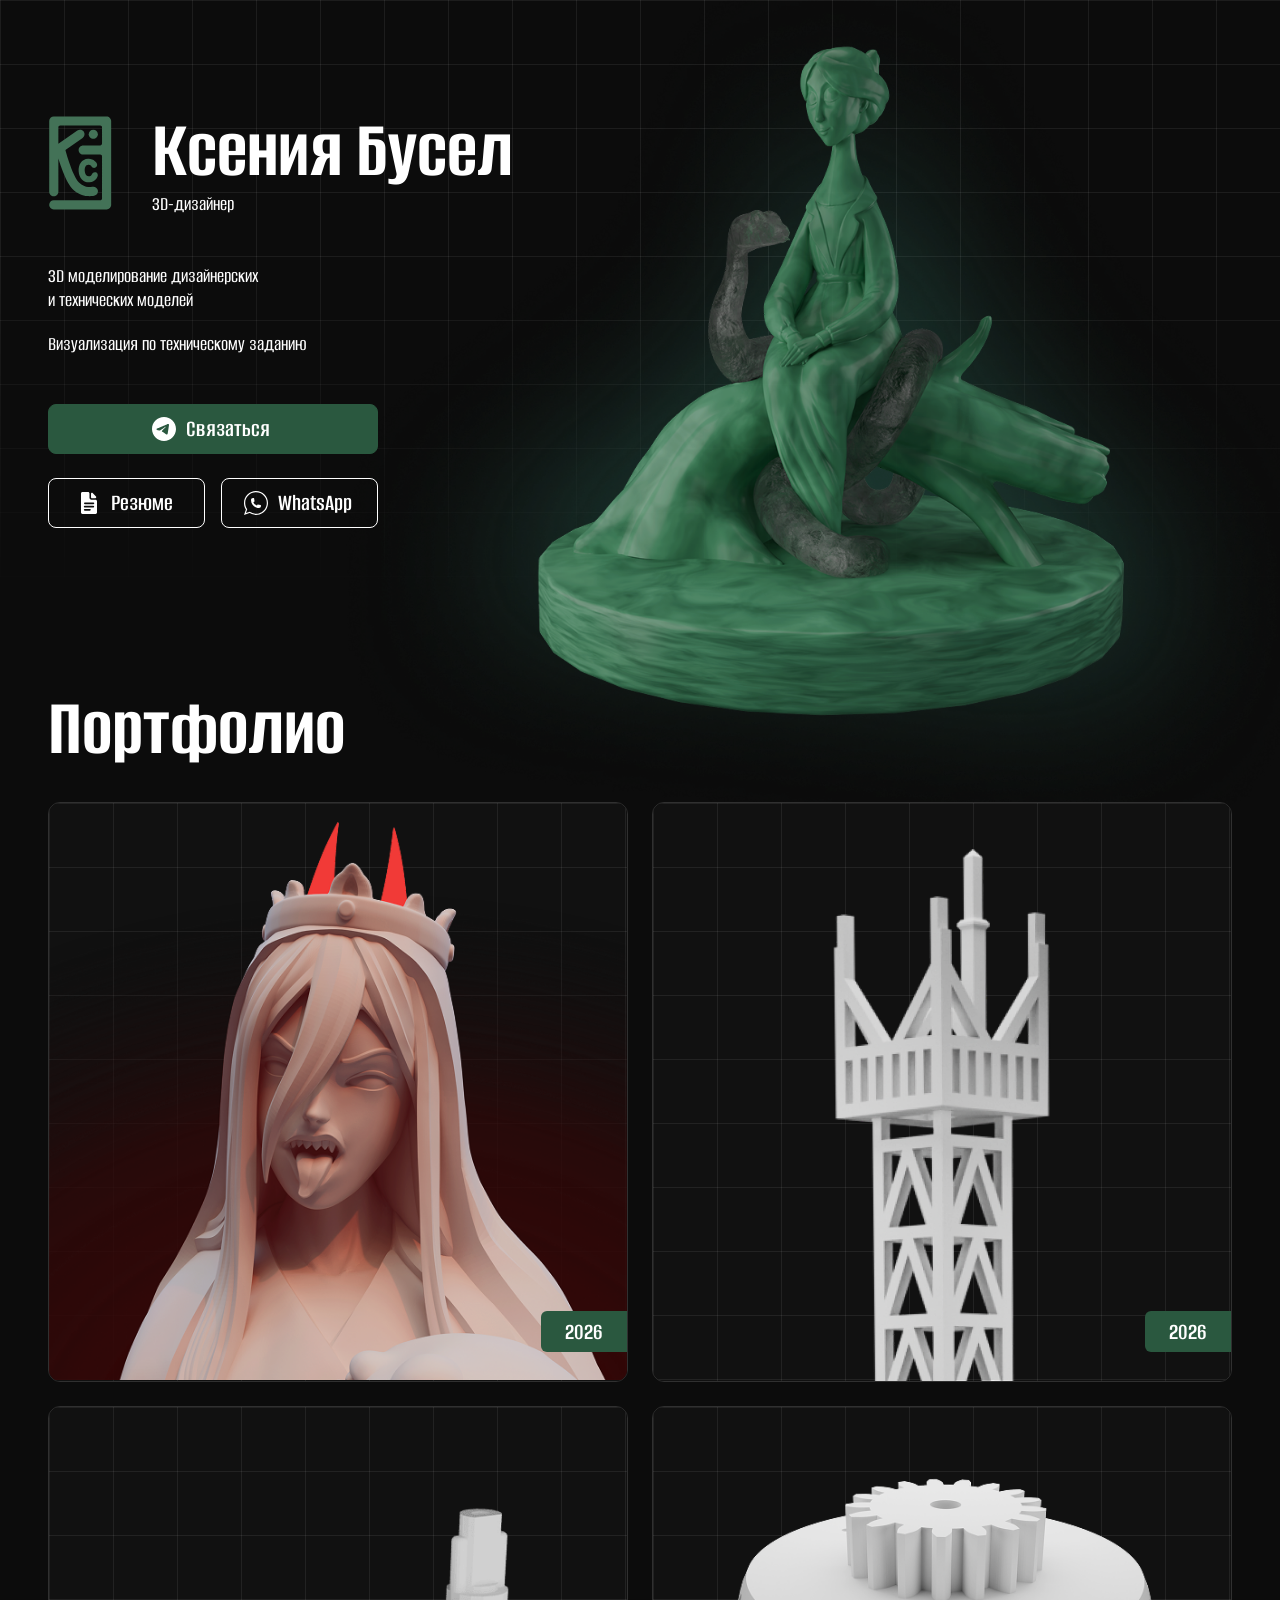
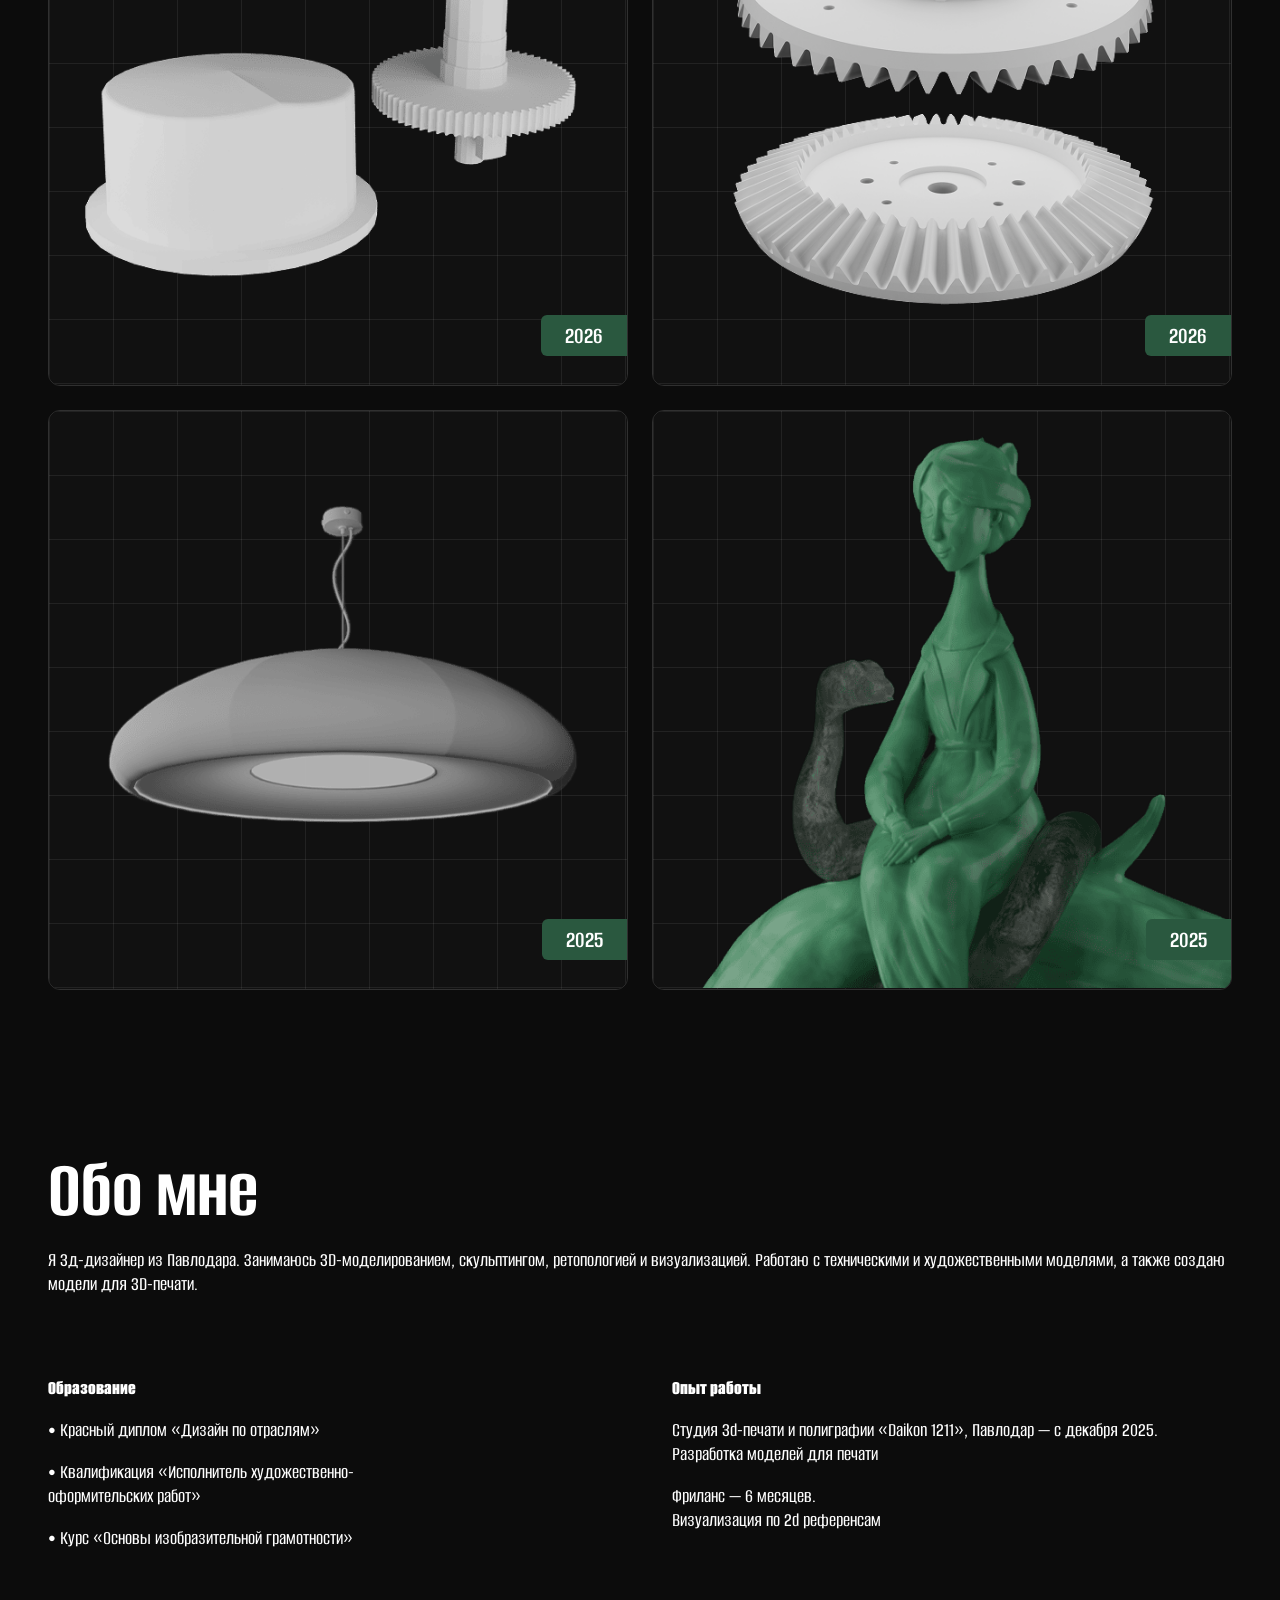
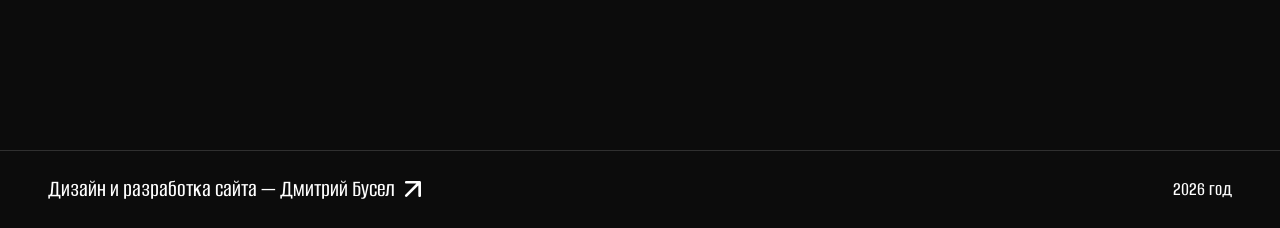
==== commit 497a3513: "update" ====
--- a/index.html
+++ b/index.html
@@ -4,10 +4,10 @@
 <head>
 
   
-  <title>Ксения Бусел — 3D дизайнер | 3D моделирование и визуализация Павлодар</title>
+  <title>Ксения Бусел — 3D моделлер | 3D моделирование и визуализация Павлодар</title>
   <meta
   name="description"
-  content="Портфолио Ксении Бусел — 3D-дизайнера и иллюстратора из Павлодара. 3D-моделирование, скульптинг, ретопология, визуализация и разработка моделей для 3D-печати."
+  content="Портфолио Ксении Бусел — 3D-моделлера и иллюстратора из Павлодара. 3D-моделирование, скульптинг, ретопология, визуализация и разработка моделей для 3D-печати."
   />
 
   <meta charset="UTF-8">
@@ -21,7 +21,7 @@
   
   <meta name="robots" content="index, follow">
   
-  <meta property="og:title" content="3D дизайнер и иллюстратор"/>
+  <meta property="og:title" content="3D моделлер"/>
   <meta property="og:description" content="Разработка 3D-моделей и визуализация по тех. заданию"/>
   <meta property="og:image" content="https://ksenia.busel.kz/assets/img/preview-v2.jpg"/>
   
@@ -57,7 +57,7 @@
   <!-- =============================================
        ШАПКА
   ============================================= -->
-  <header>
+  <!-- <header>
     <div class="wrapper">
       <a href="https://www.behance.net/ksepka" target="_blank" class="nav-link" onclick="ym(109520628,'reachGoal','illustrator_click')">
         <p>Я&nbsp;иллюстратор</p>
@@ -77,7 +77,7 @@
         
       </nav>
     </div>
-  </header>
+  </header> -->
 
   <main>
   <!-- =============================================
@@ -97,7 +97,8 @@
           <div>
             <!-- ИМЯ -->
             <h1 class="hero-name">Ксения&nbsp;Бусел</h1>
-            <p class="hero-edu">3D-дизайнер&nbsp;&nbsp;•&nbsp;&nbsp;Иллюстратор</p>
+            <p class="hero-edu">3D-дизайнер</p>
+            <!-- <p class="hero-edu">3D-моделлер&nbsp;&nbsp;•&nbsp;&nbsp;Иллюстратор</p> -->
           </div>
         </div>
 
--- a/assets/css/style.css
+++ b/assets/css/style.css
@@ -227,7 +227,7 @@
 .hero {
     position: relative;
     min-height: 100%;
-    padding: 140px 48px 80px;
+    padding: 110px 48px 80px;
     display: flex;
     align-items: center;
     width: 100%;
@@ -627,8 +627,8 @@
 .about .wrapper {
     display: flex;
     flex-direction: column;
-    gap: 48px;
-    margin-bottom: 148px;
+    gap: 64px;
+    margin-bottom: 120px;
 }
 
 .about > .hero-name {
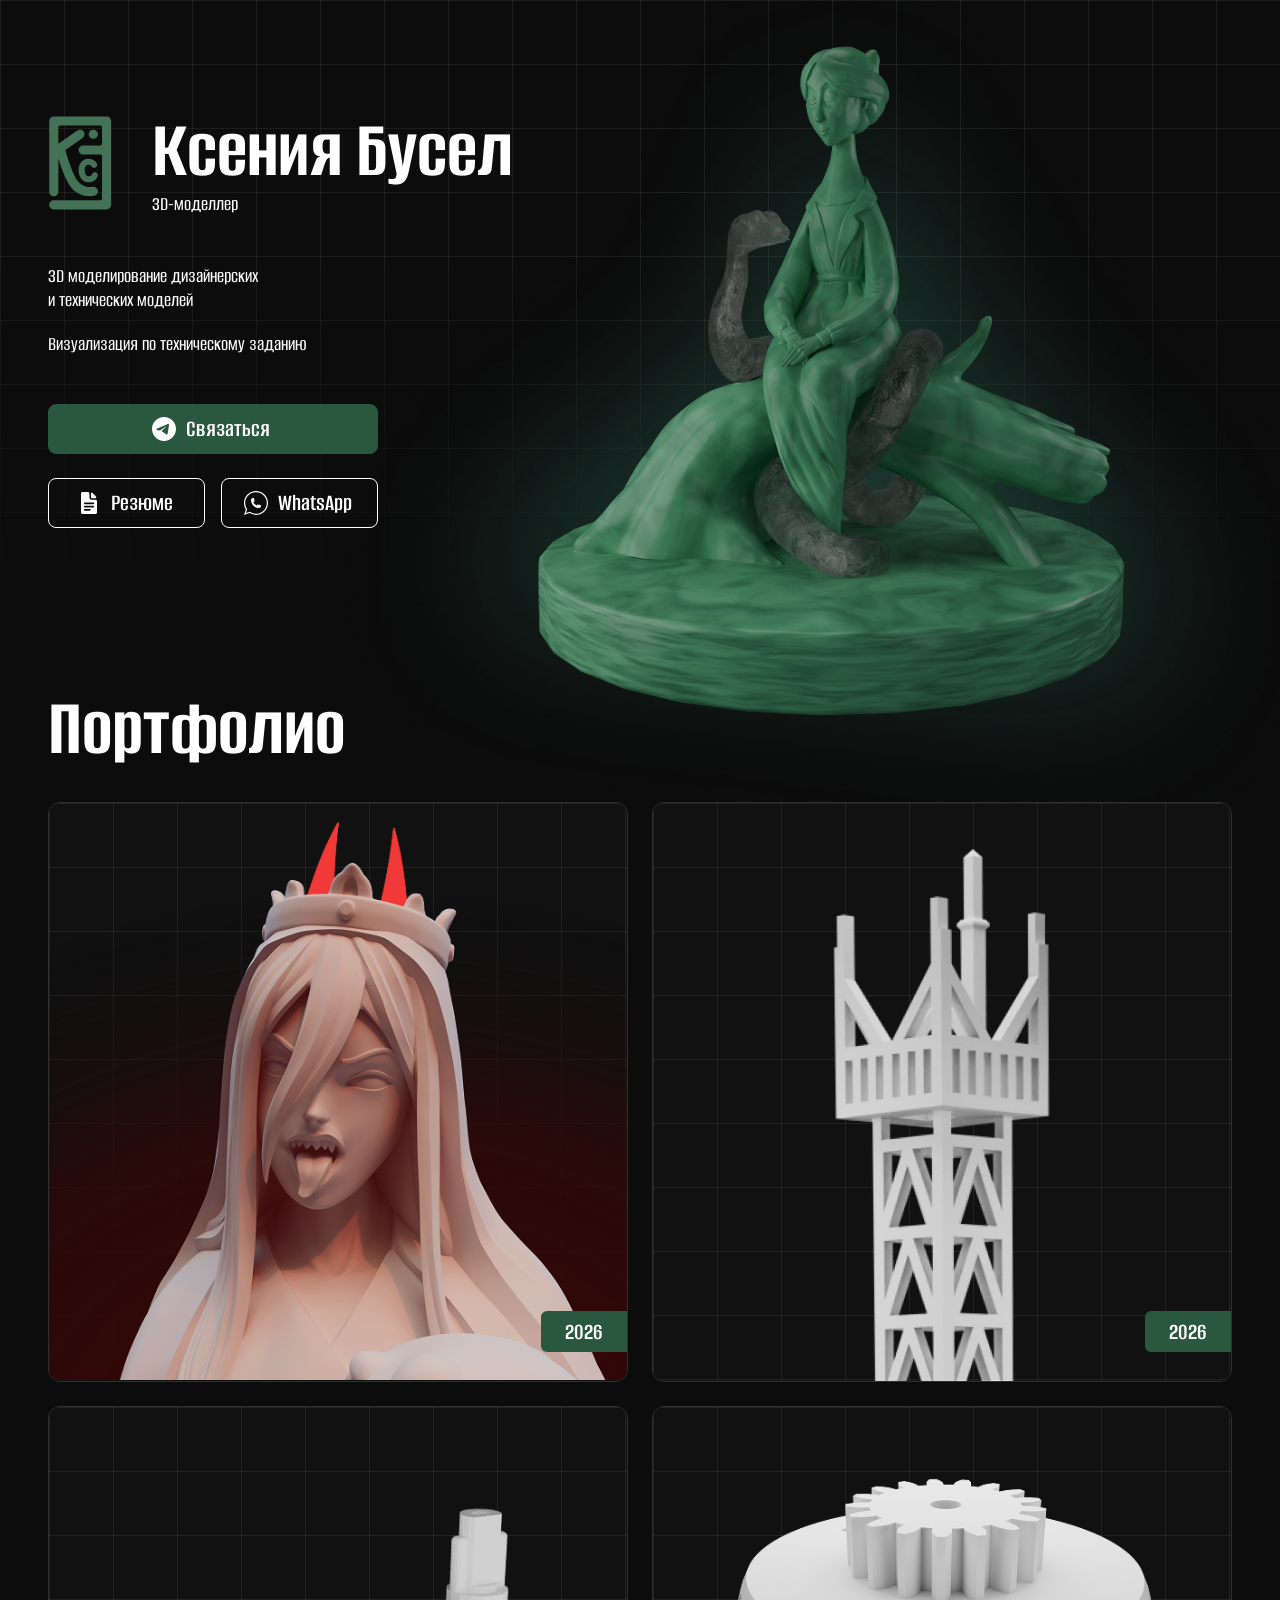
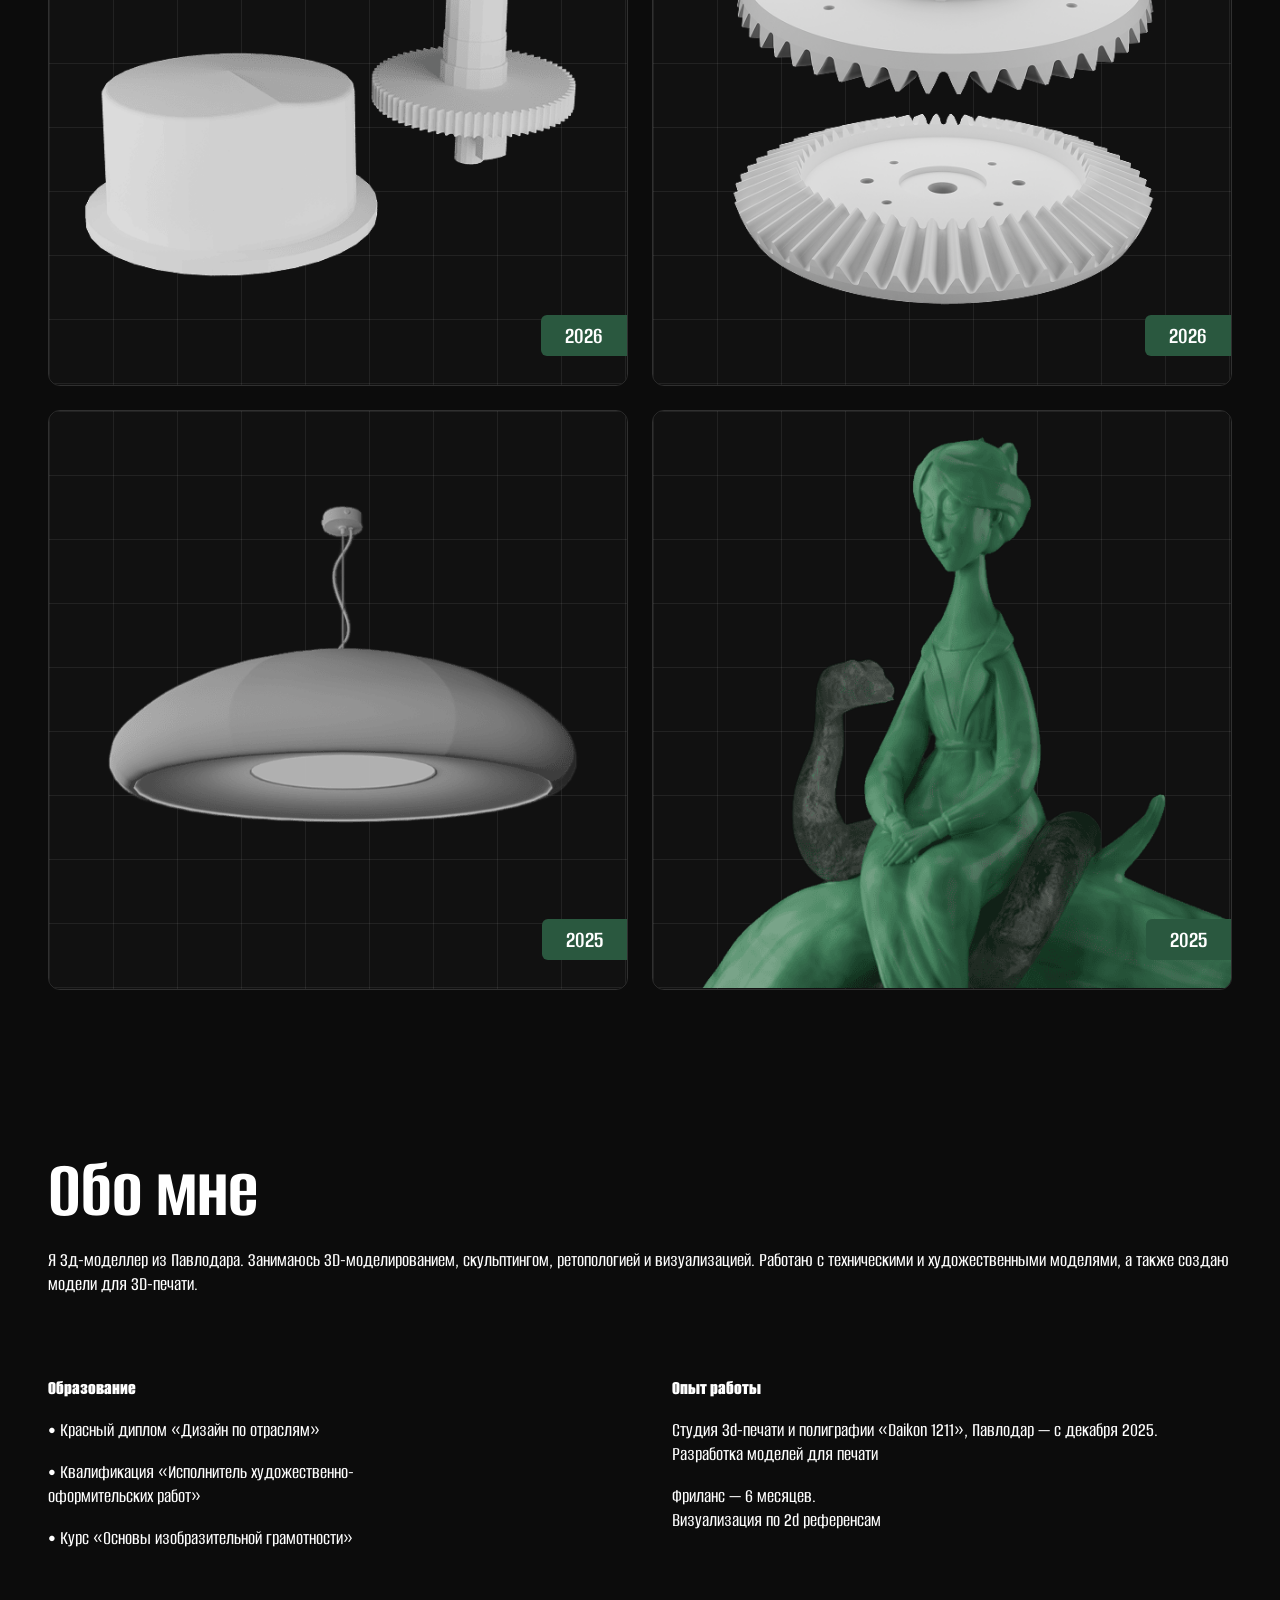
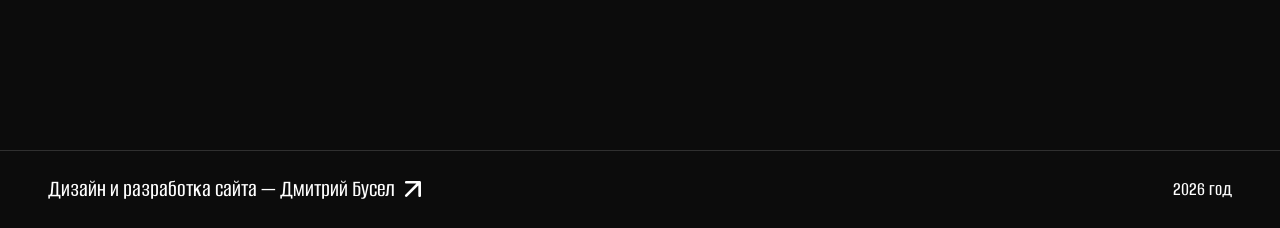
==== commit 30c7e64c: "update" ====
--- a/index.html
+++ b/index.html
@@ -97,8 +97,8 @@
           <div>
             <!-- ИМЯ -->
             <h1 class="hero-name">Ксения&nbsp;Бусел</h1>
-            <p class="hero-edu">3D-дизайнер</p>
-            <!-- <p class="hero-edu">3D-моделлер&nbsp;&nbsp;•&nbsp;&nbsp;Иллюстратор</p> -->
+            <p class="hero-edu">3D-моделлер</p>
+            <!-- <p class="hero-edu">3D-дизайнер&nbsp;&nbsp;•&nbsp;&nbsp;Иллюстратор</p> -->
           </div>
         </div>
 
@@ -209,7 +209,7 @@
     <div class="wrapper">
       <div class="edu-hero">
         <h1 class="hero-name">Обо мне</h1>
-        <p class="edu-content">Я&nbsp;3д-дизайнер из&nbsp;Павлодара. Занимаюсь 3D-моделированием, скульптингом,
+        <p class="edu-content">Я&nbsp;3д-моделлер из&nbsp;Павлодара. Занимаюсь 3D-моделированием, скульптингом,
 ретопологией и&nbsp;визуализацией. Работаю с&nbsp;техническими и&nbsp;художественными моделями,
 а&nbsp;также создаю модели для 3D-печати.
         <p class="edu-content">
